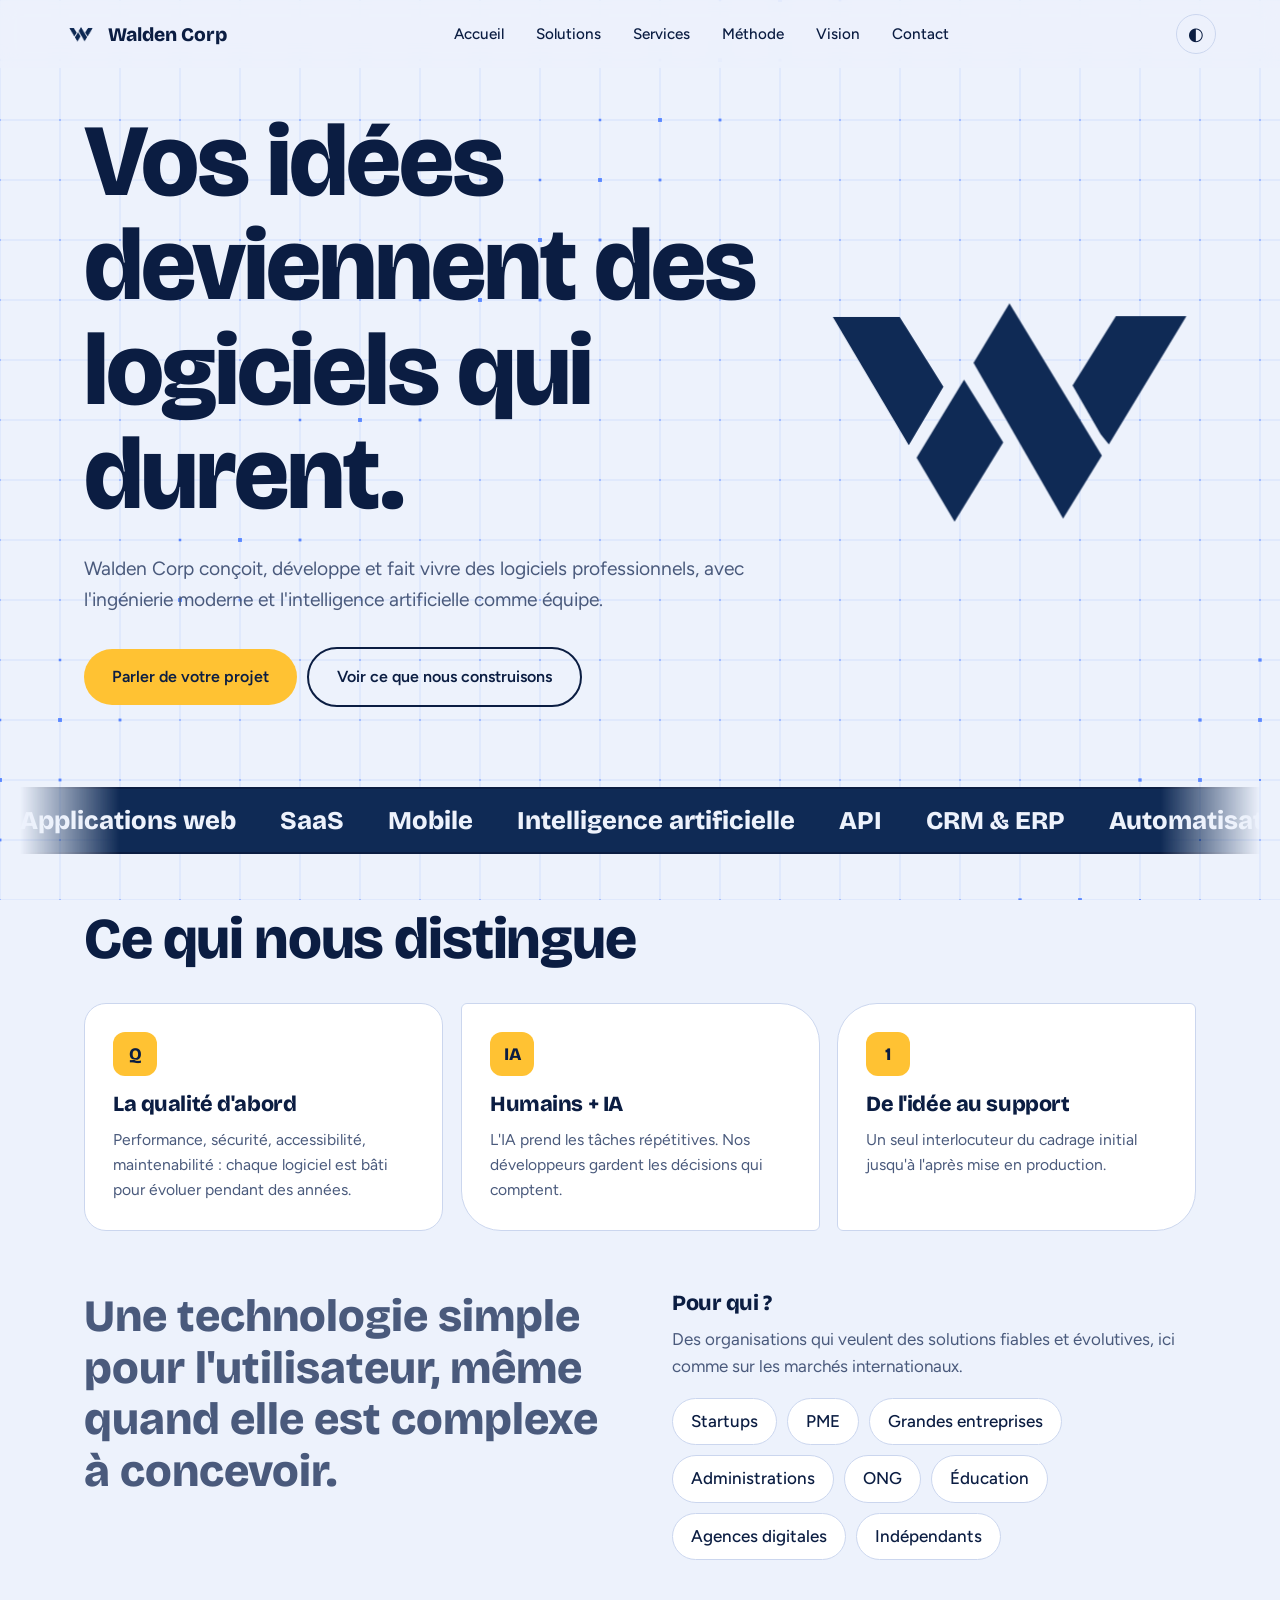
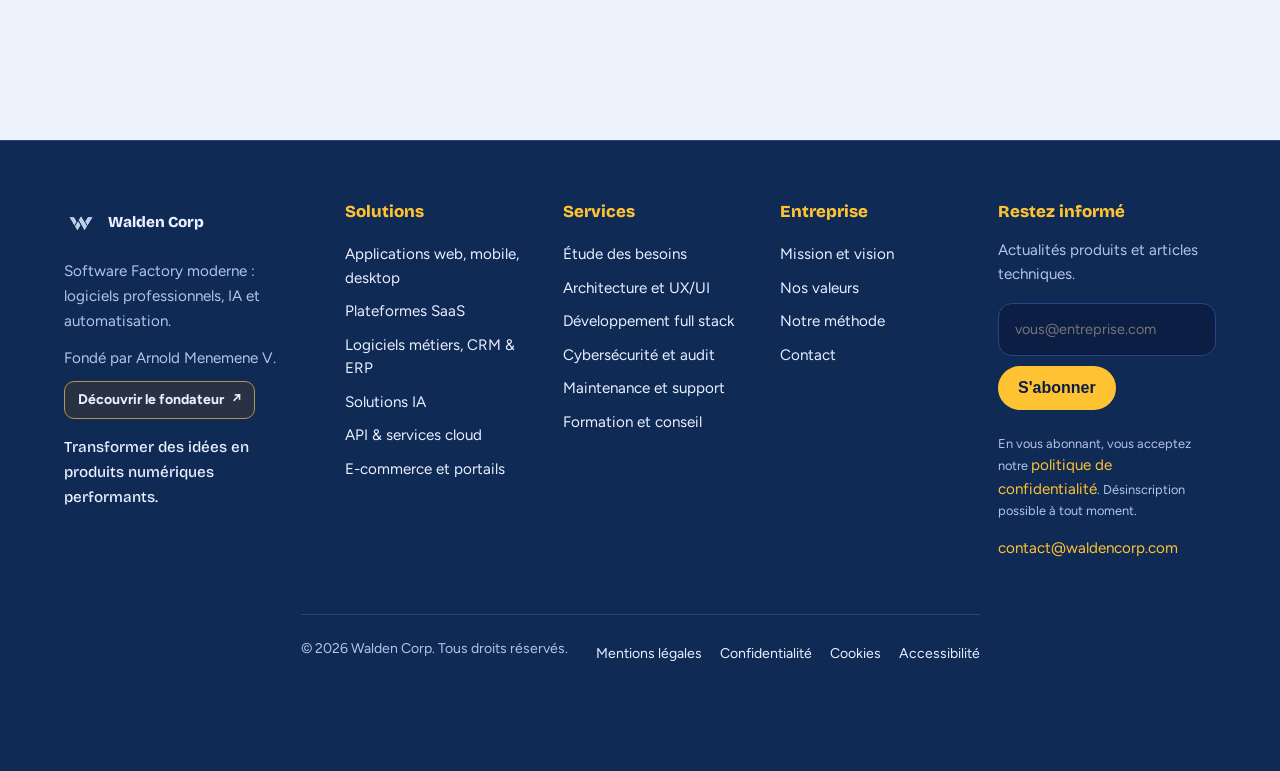
==== contact/index.html @ 450e41fa "Add founder profile link to footer" ====
<!DOCTYPE html>
<html lang="fr">
<head>
<meta charset="utf-8">
<meta name="viewport" content="width=device-width, initial-scale=1, viewport-fit=cover">
<script>try{const savedTheme=localStorage.getItem('wc-theme');document.documentElement.dataset.theme=(savedTheme==='light'||savedTheme==='dark')?savedTheme:'light'}catch(e){document.documentElement.dataset.theme='light'}</script>
<title>Contact et demande de projet logiciel | Walden Corp</title>
<meta name="description" content="Parlez-nous de votre projet de développement logiciel sur mesure, SaaS, application ou automatisation.">
<meta name="robots" content="index,follow,max-image-preview:large">
<link rel="canonical" href="https://waldencorp.vercel.app/contact/">
<meta name="theme-color" content="#EDF2FC">
<meta property="og:type" content="website">
<meta property="og:site_name" content="Walden Corp">
<meta property="og:title" content="Contact et demande de projet logiciel | Walden Corp">
<meta property="og:description" content="Parlez-nous de votre projet de développement logiciel sur mesure, SaaS, application ou automatisation.">
<meta property="og:url" content="https://waldencorp.vercel.app/contact/">
<meta property="og:locale" content="fr_FR">
<meta name="twitter:card" content="summary">
<meta name="twitter:title" content="Contact et demande de projet logiciel | Walden Corp">
<meta name="twitter:description" content="Parlez-nous de votre projet de développement logiciel sur mesure, SaaS, application ou automatisation.">
<script type="application/ld+json">{"@context":"https://schema.org","@type":"Organization","name":"Walden Corp","url":"https://waldencorp.vercel.app/","description":"Développement logiciel sur mesure, applications et plateformes SaaS."}</script>
<!-- Favicon -->
<link rel="icon" href="/favicon-blue.ico" type="image/x-icon">
<link rel="preconnect" href="https://fonts.googleapis.com">
<link href="https://fonts.googleapis.com/css2?family=Bricolage+Grotesque:opsz,wght@12..96,500;12..96,800&family=Figtree:wght@400;500;600&display=swap" rel="stylesheet">
<style>
:root{--bg:#EDF2FC;--card:#FFFFFF;--ink:#0B1D42;--mut:#4A5A7C;--navy:#0F2A55;--sky:#4C7DFF;--sun:#FFC233;--line:#CBD6EE;--fd:'Bricolage Grotesque',Georgia,serif;--fb:'Figtree',system-ui,sans-serif;
box-sizing:border-box;padding-top:env(safe-area-inset-top,0px);padding-bottom:env(safe-area-inset-bottom,0px)}
@media (prefers-color-scheme:dark){:root:not([data-theme="light"]){--bg:#06112A;--card:#0C1E44;--ink:#EAF0FF;--mut:#9DB0D8;--navy:#8FB0FF;--line:#1B3266}}
:root[data-theme="dark"]{--bg:#06112A;--card:#0C1E44;--ink:#EAF0FF;--mut:#9DB0D8;--navy:#8FB0FF;--line:#1B3266}
html{scroll-padding-top:env(safe-area-inset-top,0px);scroll-behavior:smooth}
*{box-sizing:border-box;margin:0}

/* Transition de dégradé/absorption lors du changement de thème */
body, header, footer, .c, input, select, textarea, nav a, .chips a, .chips span {
  transition: background-color 0.6s ease-in-out, color 0.6s ease-in-out, border-color 0.6s ease-in-out, box-shadow 0.6s ease-in-out;
}

body{background:var(--bg);color:var(--ink);font:400 17px/1.6 var(--fb);overflow-x:hidden}
h1,h2,h3{font-family:var(--fd);font-weight:800;line-height:1.02;letter-spacing:-.02em}
h1{font-size:clamp(2.6rem,8vw,6.4rem)}h2{font-size:clamp(2rem,5vw,3.6rem);margin-bottom:.6em}h3{font-size:1.35rem;line-height:1.15}
p{max-width:62ch;color:var(--mut)}
a{color:inherit}
:focus-visible{outline:3px solid var(--sun);outline-offset:3px;border-radius:6px}
header{position:fixed;top:0;left:0;right:0;z-index:50;display:flex;align-items:center;justify-content:space-between;gap:16px;padding:calc(14px + env(safe-area-inset-top,0px)) 5vw 14px}header::before{content:"";position:absolute;inset:0;z-index:-1;background:color-mix(in srgb,var(--bg) 86%,transparent);backdrop-filter:blur(10px);transition:background-color 0.6s ease-in-out}
.brand{display:flex;align-items:center;gap:10px;font:800 1.2rem var(--fd);text-decoration:none}
.brand img{width:34px;height:auto;display:block}

/* Gestion de la visibilité des logos du header */
header .dark-logo{display:none!important}
header .light-logo{display:block!important}

@media (prefers-color-scheme:dark){
  :root:not([data-theme="light"]) header .light-logo{display:none!important}
  :root:not([data-theme="light"]) header .dark-logo{display:block!important}
}
:root[data-theme="dark"] header .light-logo{display:none!important}
:root[data-theme="dark"] header .dark-logo{display:block!important}
:root[data-theme="light"] header .light-logo{display:block!important}
:root[data-theme="light"] header .dark-logo{display:none!important}

nav{display:flex;gap:4px;flex-wrap:wrap}
nav a{padding:8px 14px;border-radius:99px;text-decoration:none;font-weight:500;font-size:.95rem}
nav a:hover{background:var(--card)}nav a.on{background:var(--navy);color:var(--bg)}
@media(max-width:940px){nav{position:fixed;left:0;right:0;bottom:0;justify-content:center;background:var(--card);padding:10px 8px calc(10px + env(safe-area-inset-bottom,0px));border-top:1px solid var(--line)}nav a{padding:8px 10px;font-size:.82rem}}
.page{display:none;padding:calc(110px + env(safe-area-inset-top,0px)) 5vw 120px;max-width:1240px;margin:auto;min-height:100vh}
.page.on{display:block}

/* Animations d'apparition et de disparition des blocs */
.rv {
  opacity: 0;
  transform: translateY(35px) scale(0.96);
  transition: opacity 0.6s cubic-bezier(0.16, 1, 0.3, 1), transform 0.6s cubic-bezier(0.16, 1, 0.3, 1);
  will-change: opacity, transform;
}
.rv.v {
  opacity: 1;
  transform: translateY(0) scale(1);
}

.btn{display:inline-block;padding:15px 28px;border-radius:99px;background:var(--sun);color:#0B1D42;font-weight:600;text-decoration:none;border:0;cursor:pointer;font-size:1rem;transition:transform .25s,box-shadow .25s, background-color 0.6s ease}
.btn:hover{transform:translateY(-3px) rotate(-1deg);box-shadow:0 10px 0 -2px var(--navy)}
.btn.g{background:transparent;border:2px solid var(--ink);color:var(--ink)}
.hero{display:grid;grid-template-columns:1.3fr .7fr;gap:4vw;align-items:center;min-height:72vh}
@media(max-width:820px){.hero{grid-template-columns:1fr}}
.hero p{font-size:1.2rem;margin:26px 0 32px}
.hl span{display:inline-block;opacity:0;transform:translateY(60%) rotate(4deg);animation:up .8s cubic-bezier(.2,.8,.2,1) forwards}
@keyframes up{to{opacity:1;transform:none}}
.mark{width:100%;max-width:400px;justify-self:center;overflow:visible}
.mark polygon{fill:var(--navy);transition:transform .6s cubic-bezier(.2,.8,.2,1)}
.mark .s{fill:var(--sun)}
.mark polygon{animation:fly 1.4s cubic-bezier(.2,.9,.2,1) both}
.mark polygon:nth-child(1){--x:-160px;--y:-90px}.mark polygon:nth-child(2){--x:-120px;--y:150px}
.mark polygon:nth-child(3){--x:0;--y:-200px}.mark polygon:nth-child(4){--x:180px;--y:-100px}
@keyframes fly{from{transform:translate(var(--x),var(--y)) rotate(25deg);opacity:0}}
.mark:hover polygon:nth-child(2){transform:translateY(-14px)}.mark:hover polygon:nth-child(4){transform:translate(10px,-10px)}
.strip{overflow:hidden;border-block:2px solid var(--ink);margin:70px -5vw;padding:16px 0;background:var(--navy);color:var(--bg)}
.strip div{display:flex;gap:44px;width:max-content;animation:mq 38s linear infinite;font:800 1.6rem var(--fd)}
@keyframes mq{to{transform:translateX(-50%)}}
.grid{display:grid;grid-template-columns:repeat(auto-fit,minmax(250px,1fr));gap:18px}
.c{background:var(--card);border:1px solid var(--line);border-radius:22px;padding:28px}
.c:nth-child(3n+2){border-radius:6px 40px 6px 40px}.c:nth-child(3n){border-radius:40px 6px 40px 6px}
.c p{margin-top:10px;font-size:.98rem}
.c .ic{width:44px;height:44px;border-radius:12px;background:var(--sun);display:grid;place-items:center;font:800 1.1rem var(--fd);color:#0B1D42;margin-bottom:16px}
.split{display:grid;grid-template-columns:1fr 1fr;gap:5vw;align-items:start;margin-top:60px}
@media(max-width:820px){.split{grid-template-columns:1fr}}
.tl{list-style:none;padding:0;border-left:3px solid var(--sky);margin-left:8px}
.tl li{padding:0 0 22px 26px;position:relative;font-weight:500}
.tl li:before{content:"";position:absolute;left:-11px;top:6px;width:19px;height:19px;border-radius:50%;background:var(--sun);border:3px solid var(--bg)}
.tl li b{display:block;font:800 1.1rem var(--fd)}.tl li span{color:var(--mut);font-weight:400;font-size:.95rem}
.chips{display:flex;flex-wrap:wrap;gap:10px}.chips span{padding:9px 18px;border-radius:99px;border:1.5px solid var(--line);background:var(--card);font-weight:500}
.chips span:hover{background:var(--sun);color:#0B1D42;transform:translateY(-3px)}
.big{font:800 clamp(1.6rem,4vw,2.8rem)/1.15 var(--fd);max-width:24ch;margin:0 0 40px}
form{display:grid;gap:14px;max-width:560px}
label{font-weight:600;font-size:.95rem}
input,select,textarea{width:100%;padding:14px 16px;border-radius:14px;border:1.5px solid var(--line);background:var(--card);color:var(--ink);font:inherit;margin-top:6px}
input:focus,select:focus,textarea:focus{border-color:var(--sky);outline:0;box-shadow:0 0 0 4px color-mix(in srgb,var(--sky) 30%,transparent)}
#ok{display:none;padding:16px;border-radius:14px;background:var(--sun);color:#0B1D42;font-weight:600}
footer{margin-top:90px;padding-top:30px;border-top:1px solid var(--line);display:flex;justify-content:space-between;flex-wrap:wrap;gap:12px;font-size:.9rem;color:var(--mut)}

/* Pied de page */
.ft{background:var(--navy);color:#EAF0FF;padding:60px 5vw calc(130px + env(safe-area-inset-bottom,0px));margin-top:60px;--card:#0C1E44;--line:#2A4585;--ink:#EAF0FF;--mut:#B4C4E8}
[data-theme="dark"] .ft,:root:not([data-theme="light"]) .ft{--navy:#0A1A3C}
.fg{max-width:1240px;margin:auto;display:grid;grid-template-columns:1.4fr 1fr 1fr .8fr 1.2fr;gap:36px}
@media(max-width:980px){.fg{grid-template-columns:1fr 1fr}.fb,.fn{grid-column:1/-1}}
.ft h4{font:800 1.05rem var(--fd);margin-bottom:14px;color:var(--sun)}
.ft a{display:block;text-decoration:none;padding:4px 0;color:#EAF0FF;font-size:.95rem}
.ft a:hover{color:var(--sun)}.ft .brand{display:flex}.ft p{color:#B4C4E8;font-size:.95rem}
.ft p a{display:inline;color:var(--sun)}.fq{font-family:var(--fd);font-weight:500;margin-top:8px;color:#EAF0FF!important}
.fn form{display:flex;gap:8px;margin-top:12px;flex-wrap:wrap}.fn input{flex:1;min-width:150px;margin:0}.fn .btn{padding:12px 20px}
.sr{position:absolute;left:-9999px}
.fl{max-width:1240px;margin:40px auto 0;padding-top:22px;border-top:1px solid #2A4585;display:flex;justify-content:space-between;flex-wrap:wrap;gap:12px;font-size:.88rem;color:#B4C4E8}
.fl a{display:inline;margin-left:16px;font-size:.88rem}
.lg h2{font-size:1.5rem;margin:34px 0 8px}.lg p{margin-bottom:8px}

body{font-size:1.0625rem}
main,.ft{position:relative;z-index:1}
#bg{position:fixed;inset:0;width:100%;height:100%;z-index:0;pointer-events:none}
.brand img{transition:transform .3s ease}
.brand:hover img{transform:scale(1.1) rotate(-5deg)}
.mk{justify-self:center;width:100%;max-width:400px;transform:perspective(800px) rotateY(calc(var(--mx,0)*14deg)) rotateX(calc(var(--my,0)*-14deg));transition:transform .25s ease-out}
.mk .mark{display:block;max-width:none;animation:bob 6s ease-in-out 1.6s infinite}
.mark .s{fill:var(--navy);animation:fly 1.4s cubic-bezier(.2,.9,.2,1) both,glow 3.2s ease-in-out 1.6s infinite}
@keyframes bob{50%{transform:translateY(-10px)}}
@keyframes glow{50%{filter:drop-shadow(0 0 14px rgba(255,194,51,.9))}}
.hero{min-height:min(62vh,620px)}
.strip{background:var(--navy);border-block:2px solid var(--ink);color:var(--bg);display:block;margin:70px -5vw 56px;padding:16px 0;-webkit-mask:linear-gradient(90deg,transparent,#000 8%,#000 92%,transparent);mask:linear-gradient(90deg,transparent,#000 8%,#000 92%,transparent)}
.strip div{font-size:clamp(1.15rem,3.2vw,1.6rem)}
.strip a{color:inherit;text-decoration:none;white-space:nowrap;padding:0;background:none;transition:color .2s}
.strip a:hover,.strip a.on{color:var(--ink);background:none}
.strip:hover div{animation-play-state:paused}
.chips a{display:inline-block;padding:9px 18px;border-radius:99px;border:1.5px solid var(--line);background:var(--card);font-weight:500;text-decoration:none}
.chips a:hover{background:var(--sun);color:#0B1D42;transform:translateY(-3px)}
.chips span:hover{background:var(--card);color:var(--ink);transform:none}
[id]{scroll-margin-top:120px}
.hit{animation:hit 1.6s}
@keyframes hit{30%{box-shadow:0 0 0 6px var(--sun)}}
.er{padding-top:4vh}.er .mk{max-width:130px;margin:0 0 10px;justify-self:start}
.n404{font:800 clamp(5.5rem,24vw,15rem)/.9 var(--fd);color:transparent;-webkit-text-stroke:2px var(--navy);animation:gl 4s infinite;margin-bottom:10px}
@keyframes gl{0%,92%,100%{transform:none}94%{transform:translate(-6px,2px) skewX(6deg)}96%{transform:translate(6px,-2px)}}
.fc{font-size:.8rem!important;margin-top:10px}#nls{color:var(--sun)!important;font-weight:600;margin-top:8px}

/* responsive */
h1{font-size:clamp(2.1rem,8vw,6.4rem);overflow-wrap:break-word;hyphens:auto}
.grid{grid-template-columns:repeat(auto-fit,minmax(min(250px,100%),1fr))}
.page{min-height:100dvh;padding-left:max(5vw,env(safe-area-inset-left));padding-right:max(5vw,env(safe-area-inset-right))}
header{padding-left:max(5vw,env(safe-area-inset-left));padding-right:max(5vw,env(safe-area-inset-right))}
.btn{min-height:46px;margin:0 6px 10px 0}
.tg{flex:none}
@media(min-width:1700px){html{font-size:112%}.page,.fg,.fl{max-width:1500px}}
@media(min-width:2400px){html{font-size:135%}.page,.fg,.fl{max-width:1900px}}
@media(max-width:940px){nav{flex-wrap:nowrap;overflow-x:auto;justify-content:safe center;gap:2px;scrollbar-width:none}nav a{flex:0 0 auto;min-height:44px;display:flex;align-items:center}.page{padding-bottom:130px}}
@media(max-width:820px){.hero{min-height:auto;gap:24px}.hero .mk{order:-1;max-width:170px;justify-self:start}}
@media(max-width:560px){.fg{grid-template-columns:1fr}.fl{flex-direction:column}.fl a{margin:0 14px 0 0}.hero .btn,.er .btn{display:block;text-align:center;margin-right:0}.c{padding:22px}.chips a,.chips span{font-size:.9rem;padding:8px 14px}.brand{font-size:1.05rem}.brand img{width:28px}.hero p{font-size:1.05rem}}
@media(max-width:360px){body{font-size:1rem}.page{padding-top:96px}}
@media(max-height:480px) and (orientation:landscape){.page{padding-top:80px}.hero{min-height:auto}.mk{max-width:120px}}
@media(pointer:coarse){.ft a{padding:10px 0;min-height:44px}.btn:hover{transform:none;box-shadow:none}}
/* transition : quatre éclats du W balayent l'écran */
#cur{position:fixed;inset:0;z-index:90;pointer-events:none;display:flex;overflow:hidden}
#cur i{flex:1;min-width:0;background:var(--navy);transform:translateY(-101%);transition:transform .42s cubic-bezier(.7,0,.2,1)}
#cur i:nth-child(2){background:var(--sky);transition-delay:.07s}#cur i:nth-child(3){background:var(--sun);transition-delay:.14s}#cur i:nth-child(4){transition-delay:.21s}
#cur.in i{transform:translateY(0)}#cur.out i{transform:translateY(101%)}
.tg{background:0;border:1.5px solid var(--line);color:var(--ink);border-radius:99px;width:40px;height:40px;cursor:pointer;font-size:1.1rem}

@media(prefers-reduced-motion:reduce){*{animation:none!important;transition:none!important}.rv,.hl span{opacity:1;transform:none}}
.md{position:fixed;inset:0;z-index:120;display:grid;place-items:center;padding:20px;background:rgba(6,17,42,.6);backdrop-filter:blur(6px);opacity:0;transition:opacity .25s}.md[hidden]{display:none}.md.o{opacity:1}
.mb{background:var(--card);color:var(--ink);border:1px solid var(--line);border-radius:28px 6px 28px 6px;padding:34px 30px;max-width:440px;width:100%;text-align:center;transform:translateY(24px) scale(.94);transition:transform .35s cubic-bezier(.3,1.5,.5,1)}.md.o .mb{transform:none}
.mb svg{width:72px;height:72px;margin-bottom:14px}.mb circle{fill:var(--sun)}.mb path{fill:none;stroke:#0B1D42;stroke-width:5;stroke-linecap:round;stroke-linejoin:round;stroke-dasharray:40;stroke-dashoffset:40}.md.o .mb path{animation:ck .5s .25s forwards}@keyframes ck{to{stroke-dashoffset:0}}
.mb p{margin:10px auto 24px}

/* Footer responsive refinements — original themes and animations preserved */
.ft{padding:clamp(34px,5vw,60px) clamp(16px,4vw,56px) calc(28px + env(safe-area-inset-bottom,0px));overflow-wrap:anywhere}
.fg{grid-template-columns:minmax(0,1.35fr) repeat(3,minmax(0,1fr)) minmax(0,1.2fr);gap:clamp(16px,2.4vw,34px);align-items:start}
.fg>*{min-width:0}.ft a,.fl a{overflow-wrap:anywhere;word-break:normal}
.fn form{min-width:0;display:flex;flex-wrap:wrap;gap:8px}.fn input{flex:1 1 140px;min-width:0;width:100%}.fn button{min-height:44px}
.fl{gap:12px 24px;align-items:flex-start}.fl>span{min-width:0;max-width:100%;overflow-wrap:anywhere}.fl>span:last-child{display:flex;flex-wrap:wrap;gap:4px 16px}
@media(max-width:1100px){.fg{grid-template-columns:repeat(2,minmax(0,1fr));gap:26px 22px}.fb,.fn{grid-column:1/-1}}
@media(max-width:680px){.ft{padding:32px 18px calc(24px + env(safe-area-inset-bottom,0px));margin-top:40px}.fg{grid-template-columns:minmax(0,1fr);gap:22px}.fb,.fn{grid-column:auto}.ft a{min-height:44px;padding:10px 0}.fn form{display:grid;grid-template-columns:minmax(0,1fr)}.fn input,.fn button{width:100%;min-width:0;min-height:48px}.fl{margin-top:24px;flex-direction:column;gap:12px}.fl>span:last-child{display:grid;grid-template-columns:repeat(2,minmax(0,1fr));width:100%;gap:6px 16px}.fl a{min-height:44px;padding:10px 0}.hero .btn,.er .btn{width:100%;text-align:center;margin-right:0}}
@media(max-width:360px){.ft{padding-left:14px;padding-right:14px}.fl>span:last-child{grid-template-columns:minmax(0,1fr)}}
@media(max-height:520px) and (orientation:landscape) and (max-width:940px){.ft{padding-top:26px}.fg{grid-template-columns:repeat(2,minmax(0,1fr))}.fb,.fn{grid-column:1/-1}}
@media(max-width:760px){header{flex-wrap:wrap;gap:8px}nav{order:3;flex:1 0 100%;width:100%;max-width:100%;overflow-x:auto;flex-wrap:nowrap;justify-content:flex-start;scrollbar-width:none;overscroll-behavior-x:contain}nav::-webkit-scrollbar{display:none}nav a{flex:0 0 auto;white-space:nowrap}}
@media(max-width:420px){nav a{font-size:.8rem;padding:8px 9px}.tg{min-width:44px;min-height:44px}}


/* Contact redesign + responsive polish */
.accent-word{color:var(--sky)}.contact-shell{display:grid;grid-template-columns:minmax(0,1fr) minmax(320px,.88fr);gap:clamp(24px,5vw,76px);align-items:center;padding:clamp(22px,4vw,58px);border:1px solid var(--line);border-radius:30px 8px 30px 8px;background:color-mix(in srgb,var(--card) 82%,var(--bg));box-shadow:0 24px 70px color-mix(in srgb,var(--navy) 9%,transparent);overflow:hidden}.contact-intro{min-width:0}.eyebrow{display:inline-flex;align-items:center;gap:9px;color:var(--sky);font-size:.82rem;font-weight:700;letter-spacing:.09em;text-transform:uppercase;margin-bottom:22px}.eyebrow svg{width:18px;height:18px;fill:none;stroke:currentColor;stroke-width:1.8}.contact-intro h1{font-size:clamp(2.5rem,5.4vw,5rem);line-height:1.03}.contact-lead{font-size:1.08rem;margin:22px 0 24px;max-width:46ch}.contact-points{display:grid;gap:15px}.contact-points>div{display:flex;align-items:center;gap:12px}.point-icon,.form-icon{display:grid;place-items:center;flex:0 0 44px;width:44px;height:44px;border-radius:14px;background:color-mix(in srgb,var(--sky) 14%,var(--card));color:var(--sky)}.point-icon svg,.form-icon svg{width:22px;height:22px;fill:none;stroke:currentColor;stroke-width:1.7;stroke-linecap:round;stroke-linejoin:round}.contact-points b,.contact-points small{display:block}.contact-points b{font-size:.96rem}.contact-points small{color:var(--mut);font-size:.87rem}.contact-art{position:relative;max-width:360px;margin:24px auto 0;width:100%;padding:12px}.contact-art svg{position:relative;z-index:1;width:100%;overflow:visible}.art-path{fill:none;stroke:var(--line);stroke-width:3;stroke-dasharray:6 8}.art-plane{fill:var(--sun);stroke:var(--navy);stroke-width:5;stroke-linejoin:round;filter:drop-shadow(0 14px 10px color-mix(in srgb,var(--navy) 14%,transparent));animation:plane-float 5s ease-in-out infinite}.art-plane-line{fill:none;stroke:var(--navy);stroke-width:4;stroke-linecap:round;stroke-linejoin:round}.art-dot{fill:var(--sky);animation:dot-pulse 2.6s ease-in-out infinite}.art-orbit{position:absolute;border:1px solid var(--line);border-radius:50%;inset:14% 9%;transform:rotate(-18deg)}.orbit-two{inset:22% 1%;transform:rotate(24deg);border-style:dashed}.art-note{display:block;text-align:center;color:var(--mut);font-size:.85rem;font-weight:600}.contact-form-card{min-width:0;padding:clamp(20px,3vw,34px);border:1px solid var(--line);border-radius:24px 6px 24px 6px;background:var(--card);box-shadow:0 18px 45px color-mix(in srgb,var(--navy) 8%,transparent)}.form-heading{display:flex;align-items:center;gap:13px;margin-bottom:22px}.form-heading h2{font-size:clamp(1.45rem,2.6vw,2rem);margin:0 0 4px}.form-heading p{font-size:.84rem;margin:0}.contact-form-card form{max-width:none;gap:16px}.contact-form-card label{display:block;font-size:.9rem}.contact-form-card label>span:first-child:not(.field-wrap){color:var(--sky)}.field-wrap{position:relative;display:flex;align-items:center;margin-top:7px}.field-wrap>svg{position:absolute;left:14px;z-index:1;width:19px;height:19px;fill:none;stroke:var(--mut);stroke-width:1.7;stroke-linecap:round;stroke-linejoin:round;pointer-events:none}.contact-form-card input,.contact-form-card select,.contact-form-card textarea{margin:0;border-radius:12px;border:1px solid var(--line);background:var(--bg);padding:13px 14px;color:var(--ink);font-size:.95rem;min-width:0}.contact-form-card .field-wrap input,.contact-form-card .field-wrap select{padding-left:43px}.contact-form-card textarea{resize:vertical;min-height:132px}.contact-form-card input::placeholder,.contact-form-card textarea::placeholder{color:var(--mut);opacity:.8}.contact-form-card input:focus,.contact-form-card select:focus,.contact-form-card textarea:focus{border-color:var(--sky);box-shadow:0 0 0 4px color-mix(in srgb,var(--sky) 16%,transparent)}.contact-submit{display:flex;align-items:center;justify-content:center;gap:12px;width:100%;margin:0;border-radius:12px;background:var(--sun);padding:14px 20px}.contact-submit svg,.actions svg{width:19px;height:19px;fill:none;stroke:currentColor;stroke-width:1.8;stroke-linecap:round;stroke-linejoin:round}.contact-submit:hover{box-shadow:0 8px 0 -3px var(--navy)}.form-privacy{display:flex;gap:8px;align-items:flex-start;font-size:.78rem;margin:0;max-width:none}.form-privacy svg{width:16px;height:16px;flex:0 0 16px;fill:none;stroke:var(--mut);stroke-width:1.7;margin-top:3px}.error-hero{display:grid;grid-template-columns:minmax(0,1.05fr) minmax(280px,.95fr);gap:clamp(28px,6vw,90px);align-items:center;padding:clamp(22px,4vw,60px);border:1px solid var(--line);border-radius:30px 8px 30px 8px;background:var(--card);overflow:hidden;position:relative}.error-copy{min-width:0;position:relative;z-index:2}.status-dot{width:8px;height:8px;border-radius:50%;background:var(--sun);box-shadow:0 0 0 5px color-mix(in srgb,var(--sun) 20%,transparent)}.error-title-row{display:flex;align-items:center;gap:clamp(10px,2vw,24px);margin:4px 0 18px}.n404{font:800 clamp(5rem,12vw,10rem)/.82 var(--fd);letter-spacing:-.08em;color:transparent;-webkit-text-stroke:2px var(--navy);margin:0;white-space:nowrap;animation:gl 4s infinite}.n404 span{color:var(--sun);-webkit-text-stroke:0}.error-logo{width:clamp(66px,9vw,120px);flex:0 0 auto;transform:rotate(5deg);animation:logo-float 5s ease-in-out infinite}.error-logo svg{width:100%;height:auto;overflow:visible}.error-logo polygon{fill:var(--navy)}.error-logo polygon.s{fill:var(--sun)}.error-copy h1{font-size:clamp(2rem,4vw,3.7rem);line-height:1.04;max-width:15ch}.error-description{font-size:1.08rem;margin:18px 0 28px;max-width:45ch}.actions{display:flex;flex-wrap:wrap;gap:10px}.actions .btn{display:inline-flex;align-items:center;justify-content:center;gap:9px}.error-visual{position:relative;min-width:0;min-height:300px;display:grid;place-items:center;border-radius:22px 6px 22px 6px;background:color-mix(in srgb,var(--bg) 85%,var(--sky) 15%);overflow:hidden}.visual-grid{position:absolute;inset:0;background-image:linear-gradient(color-mix(in srgb,var(--sky) 12%,transparent) 1px,transparent 1px),linear-gradient(90deg,color-mix(in srgb,var(--sky) 12%,transparent) 1px,transparent 1px);background-size:24px 24px;mask-image:radial-gradient(ellipse,black,transparent 75%)}.error-visual svg{width:min(100%,390px);position:relative;overflow:visible}.wire{fill:none;stroke:var(--navy);stroke-width:5;stroke-linecap:round;stroke-dasharray:9 7}.plug rect{fill:var(--card);stroke:var(--navy);stroke-width:5}.plug path{fill:none;stroke:var(--navy);stroke-width:6;stroke-linecap:round}.plug-a{animation:plug-float 4s ease-in-out infinite}.plug-b{animation:plug-float 4s ease-in-out -2s infinite}.plug-b rect{fill:var(--sun)}.spark{fill:var(--sky)}.spark-line{fill:none;stroke:var(--sky);stroke-width:4;stroke-linecap:round}.visual-caption{position:absolute;bottom:16px;left:12px;right:12px;text-align:center;font-size:.8rem;font-weight:600;color:var(--mut)}
@keyframes plane-float{50%{transform:translateY(-8px) rotate(-2deg)}}@keyframes dot-pulse{50%{opacity:.4;transform:scale(.8)}}@keyframes logo-float{50%{transform:translateY(-8px) rotate(-1deg)}}@keyframes plug-float{50%{transform:translateY(-7px) rotate(-2deg)}}
@media(max-width:900px){.contact-shell{grid-template-columns:minmax(0,1fr) minmax(0,1fr);gap:24px;padding:clamp(18px,3vw,32px)}.contact-art{max-width:280px}.error-hero{grid-template-columns:minmax(0,1fr);gap:26px}.error-visual{min-height:250px}.error-visual svg{max-width:330px}.n404{font-size:clamp(5.5rem,18vw,9rem)}}
@media(max-width:650px){.contact-shell{grid-template-columns:minmax(0,1fr);padding:18px;gap:22px;border-radius:22px 6px 22px 6px}.contact-intro h1{font-size:clamp(2.35rem,10vw,3.7rem)}.contact-art{max-width:250px;margin:12px auto 0}.contact-form-card{padding:20px 16px}.contact-points{gap:12px}.error-hero{padding:22px 18px;gap:22px}.error-title-row{gap:12px}.n404{font-size:clamp(5rem,25vw,8rem);-webkit-text-stroke-width:1.5px}.error-logo{width:clamp(56px,18vw,90px)}.error-copy h1{font-size:clamp(2rem,8vw,3rem)}.error-visual{min-height:220px}.actions{display:grid;grid-template-columns:minmax(0,1fr)}.actions .btn{width:100%;margin:0}}
@media(max-width:360px){.contact-shell{padding:12px}.contact-form-card{padding:17px 12px}.contact-form-card input,.contact-form-card select,.contact-form-card textarea{font-size:16px}.error-title-row{gap:8px}.n404{font-size:4.5rem}.error-logo{width:52px}.error-visual{min-height:185px}}
@media(prefers-reduced-motion:reduce){.art-plane,.art-dot,.error-logo,.plug-a,.plug-b{animation:none!important}}


/* Footer responsive — spacing controlled independently by row and column */
.ft{padding:clamp(34px,5vw,60px) clamp(18px,5vw,5vw) calc(100px + env(safe-area-inset-bottom,0px))}
.fg{column-gap:clamp(22px,3vw,36px);row-gap:clamp(30px,4vw,44px);align-items:start}
.fg>div{min-width:0}
.ft h4{margin:0 0 16px;line-height:1.25}
.ft a{line-height:1.55;padding:5px 0;overflow-wrap:anywhere}
.ft .fb .brand{margin-bottom:4px}
.ft .fb p{line-height:1.65}
.ft .fb p+p{margin-top:12px!important}
.ft .fq{margin-top:16px!important}
.fn>p{line-height:1.6}
.fn form{gap:10px;margin-top:16px}
.fn .fc{line-height:1.6;margin-top:14px}
.fl{align-items:flex-start;gap:16px 28px;margin-top:clamp(30px,4vw,42px);padding-top:22px;line-height:1.7}
.fl>span{min-width:0}
.fl>span:last-child{display:flex;flex-wrap:wrap;gap:8px 18px}
.fl a{margin:0;line-height:1.7}
@media(max-width:980px){
 .fg{grid-template-columns:repeat(2,minmax(0,1fr));column-gap:clamp(18px,4vw,32px);row-gap:34px}
 .fg .fb,.fg .fn{grid-column:1/-1}
 .fg .fb{max-width:620px}
 .fg .fn{max-width:680px;width:100%}
 .fl{margin-top:34px}
}
@media(max-width:620px){
 .ft{margin-top:38px;padding:34px 20px calc(94px + env(safe-area-inset-bottom,0px))}
 .fg{grid-template-columns:minmax(0,1fr);row-gap:28px}
 .fg .fb,.fg .fn{grid-column:auto}
 .fg>div:not(.fb):not(.fn){padding-top:20px;border-top:1px solid color-mix(in srgb,#B4C4E8 24%,transparent)}
 .ft h4{margin-bottom:12px}
 .ft a{padding:6px 0;font-size:.96rem}
 .fg .fb .brand{margin-bottom:10px}
 .fg .fb p+p{margin-top:12px!important}
 .fg .fq{margin-top:16px!important}
 .fn form{display:grid;grid-template-columns:minmax(0,1fr);gap:10px}
 .fn input,.fn .btn{width:100%;min-width:0}
 .fl{display:flex;flex-direction:column;align-items:stretch;gap:18px;margin-top:28px;padding-top:20px}
 .fl>span{display:block}
 .fl>span:last-child{display:flex;flex-direction:column;align-items:flex-start;gap:8px}
 .fl a{display:inline-block;padding:2px 0}
}
@media(max-width:360px){
 .ft{padding-left:15px;padding-right:15px}
 .fg{row-gap:24px}
 .fg>div:not(.fb):not(.fn){padding-top:17px}
 .ft a{font-size:.93rem}
}


/* Founder page — isolated component styles */
.founder-link{display:inline-flex!important;align-items:center;gap:8px;margin-top:10px;padding:9px 13px!important;border:1px solid color-mix(in srgb,var(--sun) 65%,var(--line));border-radius:10px;background:color-mix(in srgb,var(--sun) 12%,var(--card));color:var(--ink)!important;font-size:.88rem!important;font-weight:700;text-decoration:none;line-height:1.25!important;transition:transform .2s ease,border-color .2s ease,background .2s ease}.founder-link:hover{transform:translateY(-2px);border-color:var(--sun);background:color-mix(in srgb,var(--sun) 22%,var(--card))}
.founder-shell{display:grid;grid-template-columns:minmax(0,1.08fr) minmax(280px,.92fr);gap:clamp(26px,5vw,70px);align-items:center;padding:clamp(20px,4vw,52px);border:1px solid var(--line);border-radius:30px 8px 30px 8px;background:var(--card);box-shadow:0 24px 70px color-mix(in srgb,var(--navy) 8%,transparent);overflow:hidden}
.founder-copy{min-width:0}.founder-copy .eyebrow,.founder-section-heading .eyebrow,.founder-vision .eyebrow,.founder-final-cta .eyebrow{margin-bottom:18px}.founder-status{width:8px;height:8px;border-radius:50%;background:var(--sun);box-shadow:0 0 0 5px color-mix(in srgb,var(--sun) 20%,transparent)}.founder-copy h1{font-size:clamp(2.5rem,5.2vw,5rem);line-height:1.02;max-width:12ch}.founder-highlight{color:var(--sky)}.founder-lead{font-size:clamp(1rem,1.7vw,1.15rem);margin:24px 0 28px;max-width:54ch}.founder-actions{display:flex;flex-wrap:wrap;gap:10px}.founder-actions .btn,.founder-final-cta .btn{display:inline-flex;align-items:center;justify-content:center;gap:10px}.founder-actions svg,.founder-final-cta svg{width:18px;height:18px;fill:none;stroke:currentColor;stroke-width:1.8;stroke-linecap:round;stroke-linejoin:round}
.founder-principles{display:grid;grid-template-columns:repeat(3,minmax(0,1fr));gap:12px;margin-top:34px;padding-top:22px;border-top:1px solid var(--line)}.founder-principles div{min-width:0}.founder-principles b,.founder-principles span{display:block}.founder-principles b{font-size:.94rem}.founder-principles span{font-size:.8rem;color:var(--mut);line-height:1.45;margin-top:4px}
.founder-art-card{position:relative;min-width:0;max-width:480px;width:100%;justify-self:center;border:1px solid var(--line);border-radius:24px 6px 24px 6px;background:color-mix(in srgb,var(--bg) 88%,var(--sky) 12%);overflow:hidden;padding:18px 18px 14px}.founder-art-card:before{content:"";position:absolute;inset:0;background-image:linear-gradient(color-mix(in srgb,var(--sky) 10%,transparent) 1px,transparent 1px),linear-gradient(90deg,color-mix(in srgb,var(--sky) 10%,transparent) 1px,transparent 1px);background-size:24px 24px;mask-image:radial-gradient(ellipse,black,transparent 78%)}.founder-art-label{position:relative;z-index:1;display:flex;justify-content:space-between;align-items:center;color:var(--mut);font-size:.68rem;font-weight:700;letter-spacing:.12em}.founder-art-label span:first-child{display:grid;place-items:center;width:32px;height:32px;background:var(--navy);color:var(--bg);border-radius:9px;font-size:.9rem;letter-spacing:0}.founder-illustration{position:relative;display:block;width:100%;height:auto;max-height:420px}.founder-orbit{fill:none;stroke:var(--line);stroke-width:1.5}.orbit-dashed{stroke-dasharray:5 8}.founder-spark{fill:none;stroke:var(--sky);stroke-width:4;stroke-linecap:round;stroke-linejoin:round}.founder-float-card{fill:var(--card);stroke:var(--line);stroke-width:2}.founder-card-line{fill:none;stroke:var(--mut);stroke-width:3;stroke-linecap:round}.founder-sun{fill:var(--sun)}.founder-body{stroke:var(--navy);stroke-width:3;stroke-linejoin:round}.founder-shirt{fill:var(--card);stroke:var(--navy);stroke-width:2}.founder-face{fill:#D8A78B;stroke:var(--navy);stroke-width:3}.founder-hair{fill:var(--navy);stroke:var(--navy);stroke-width:3;stroke-linejoin:round}.founder-face-detail{fill:none;stroke:var(--navy);stroke-width:3;stroke-linecap:round}.founder-collar{fill:var(--sun);stroke:var(--navy);stroke-width:2;stroke-linejoin:round}.founder-blue-dot{fill:var(--sky)}.founder-art-caption{position:relative;display:flex;align-items:center;gap:12px;padding:12px 10px 2px;border-top:1px solid var(--line)}.founder-caption-mark{display:grid;place-items:center;width:42px;height:42px;flex:0 0 42px;border-radius:12px;background:var(--sun);color:var(--navy);font:800 1rem var(--fd)}.founder-art-caption b,.founder-art-caption small{display:block}.founder-art-caption b{font-size:.9rem}.founder-art-caption small{font-size:.8rem;color:var(--mut);margin-top:2px}
.founder-lower{margin-top:clamp(58px,8vw,100px)}.founder-section-heading{max-width:760px;margin-bottom:30px}.founder-section-heading h2,.founder-vision h2,.founder-final-cta h2{font-size:clamp(2rem,4vw,3.7rem);line-height:1.05}.founder-section-heading p{margin-top:18px;font-size:1.04rem}.founder-skill-grid{display:grid;grid-template-columns:repeat(4,minmax(0,1fr));gap:14px}.founder-skill{min-width:0;padding:clamp(18px,2.2vw,26px);border:1px solid var(--line);border-radius:18px 5px 18px 5px;background:var(--card);transition:transform .25s ease,border-color .25s ease}.founder-skill:hover{transform:translateY(-4px);border-color:var(--sky)}.founder-skill-icon{display:grid;place-items:center;width:46px;height:46px;border-radius:14px;background:color-mix(in srgb,var(--sky) 13%,var(--card));color:var(--sky);margin-bottom:22px}.founder-skill-icon svg{width:24px;height:24px;fill:none;stroke:currentColor;stroke-width:1.7;stroke-linecap:round;stroke-linejoin:round}.founder-skill h3{font-size:1.13rem;line-height:1.2;margin-bottom:12px}.founder-skill p{font-size:.91rem;line-height:1.65}.founder-tag{display:inline-flex;margin-top:18px;padding:5px 9px;border-radius:6px;background:color-mix(in srgb,var(--sun) 18%,var(--card));color:var(--ink);font-size:.72rem;font-weight:700}
.founder-vision{display:grid;grid-template-columns:minmax(0,1fr) minmax(0,1fr);gap:clamp(24px,6vw,80px);align-items:start;margin-top:clamp(60px,8vw,100px);padding:clamp(24px,4vw,48px);border-radius:26px 6px 26px 6px;background:var(--navy);color:var(--bg)}.founder-vision p{color:color-mix(in srgb,var(--bg) 78%,var(--navy));margin-bottom:16px}.founder-vision .eyebrow{color:var(--sun)}.founder-vision .founder-highlight{color:var(--sun)}.founder-text-link{display:inline-flex;gap:10px;align-items:center;margin-top:10px;color:var(--sun);font-weight:700;text-decoration:none}.founder-text-link span{font-size:1.3rem;transition:transform .2s}.founder-text-link:hover span{transform:translateX(4px)}
.founder-final-cta{display:flex;align-items:center;justify-content:space-between;gap:28px;margin-top:clamp(46px,7vw,82px);padding:clamp(22px,4vw,42px);border:1px solid var(--line);border-radius:24px 6px 24px 6px;background:var(--card)}.founder-final-cta h2{max-width:18ch}.founder-final-cta .eyebrow{display:inline-flex}
@media(max-width:1000px){.founder-shell{grid-template-columns:minmax(0,1fr) minmax(250px,.8fr);gap:24px}.founder-skill-grid{grid-template-columns:repeat(2,minmax(0,1fr))}.founder-copy h1{font-size:clamp(2.6rem,6vw,4.4rem)}}
@media(max-width:720px){.founder-shell{grid-template-columns:minmax(0,1fr);padding:clamp(18px,4vw,30px)}.founder-copy h1{max-width:15ch;font-size:clamp(2.6rem,10vw,4rem)}.founder-art-card{max-width:430px}.founder-principles{gap:10px}.founder-vision{grid-template-columns:minmax(0,1fr);gap:18px}.founder-final-cta{align-items:stretch;flex-direction:column}.founder-final-cta .btn{width:100%}}
@media(max-width:440px){.founder-shell{padding:16px}.founder-principles{grid-template-columns:minmax(0,1fr);gap:14px}.founder-principles div{display:grid;grid-template-columns:100px minmax(0,1fr);gap:10px;align-items:start}.founder-skill-grid{grid-template-columns:minmax(0,1fr)}.founder-skill{padding:20px}.founder-vision{padding:22px 18px}.founder-final-cta{padding:22px 18px}.founder-actions{display:grid;grid-template-columns:minmax(0,1fr)}.founder-actions .btn{width:100%}}
@media(prefers-reduced-motion:reduce){.founder-skill,.founder-link,.founder-text-link span{transition:none!important}}

</style>
</head>
<body data-route="contact">
<canvas id="bg" aria-hidden="true"></canvas>
<div id="cur"><i></i><i></i><i></i><i></i></div>
<header>
<a class="brand" href="/" aria-label="Walden Corp, accueil">
  <img src="/Icon_Only_Blue-removebg.png" alt="Logo Walden Corp" class="light-logo">
  <img src="/logo%20only%20bleu%20beige.png" alt="Logo Walden Corp" class="dark-logo">
  Walden Corp
</a>
<nav id="nav" aria-label="Navigation principale">
<a href="/">Accueil</a><a href="/solutions/">Solutions</a><a href="/services/">Services</a><a href="/methode/">Méthode</a><a href="/vision/">Vision</a><a href="/contact/">Contact</a></nav>
<button class="tg" id="tg" aria-label="Changer de thème">◐</button>
</header>

<main>
<section class="page" id="p-">
<div class="hero"><div>
<h1 class="hl" id="hl">Vos idées deviennent des logiciels qui durent.</h1>
<p>Walden Corp conçoit, développe et fait vivre des logiciels professionnels, avec l'ingénierie moderne et l'intelligence artificielle comme équipe.</p>
<a class="btn" href="/contact/">Parler de votre projet</a> <a class="btn g" href="/solutions/">Voir ce que nous construisons</a></div>
<div class="mk"><svg class="mark" viewBox="180 360 900 560" role="img" aria-label="Logo Walden Corp"><polygon points="199,406 361,406 467,575 383,717"/><polygon class="s" points="517,558 612,710 494,902 402,747"/><polygon points="627,373 851,742 757,895 540,517"/><polygon points="885,404 1056,404 868,715 848,690 780,572"/></svg></div></div>
<div class="strip" role="group" aria-label="Nos domaines"><div><a href="/solutions/#apps">Applications web</a><a href="/solutions/#saas">SaaS</a><a href="/solutions/#apps">Mobile</a><a href="/solutions/#ia">Intelligence artificielle</a><a href="/solutions/#api">API</a><a href="/solutions/#metiers">CRM &amp; ERP</a><a href="/solutions/#productivite">Automatisation</a><a href="/solutions/#design">Design systems</a><a href="/solutions/#apps" tabindex="-1" aria-hidden="true">Applications web</a><a href="/solutions/#saas" tabindex="-1" aria-hidden="true">SaaS</a><a href="/solutions/#apps" tabindex="-1" aria-hidden="true">Mobile</a><a href="/solutions/#ia" tabindex="-1" aria-hidden="true">Intelligence artificielle</a><a href="/solutions/#api" tabindex="-1" aria-hidden="true">API</a><a href="/solutions/#metiers" tabindex="-1" aria-hidden="true">CRM &amp; ERP</a><a href="/solutions/#productivite" tabindex="-1" aria-hidden="true">Automatisation</a><a href="/solutions/#design" tabindex="-1" aria-hidden="true">Design systems</a></div></div>
<h2 class="rv">Ce qui nous distingue</h2>
<div class="grid">
<div class="c rv"><div class="ic">Q</div><h3>La qualité d'abord</h3><p>Performance, sécurité, accessibilité, maintenabilité : chaque logiciel est bâti pour évoluer pendant des années.</p></div>
<div class="c rv"><div class="ic">IA</div><h3>Humains + IA</h3><p>L'IA prend les tâches répétitives. Nos développeurs gardent les décisions qui comptent.</p></div>
<div class="c rv"><div class="ic">1</div><h3>De l'idée au support</h3><p>Un seul interlocuteur du cadrage initial jusqu'à l'après mise en production.</p></div></div>
<div class="split"><div><p class="big rv">Une technologie simple pour l'utilisateur, même quand elle est complexe à concevoir.</p></div>
<div class="rv"><h3>Pour qui ?</h3><p style="margin:10px 0 18px">Des organisations qui veulent des solutions fiables et évolutives, ici comme sur les marchés internationaux.</p>
<div class="chips"><a href="/contact/">Startups</a><a href="/contact/">PME</a><a href="/contact/">Grandes entreprises</a><a href="/contact/">Administrations</a><a href="/contact/">ONG</a><a href="/contact/">Éducation</a><a href="/contact/">Agences digitales</a><a href="/contact/">Indépendants</a></div></div></div>
</section>

<section class="page" id="p-solutions">
<h1 class="hl">Ce que nous construisons</h1>
<p style="margin:24px 0 50px;font-size:1.15rem">Produits propriétaires ou solutions sur mesure : une même exigence de finition.</p>
<div class="grid">
<div class="c rv" id="apps"><h3>Applications web, mobile et desktop</h3><p>Des interfaces rapides, accessibles et cohérentes sur tous les écrans.</p></div>
<div class="c rv" id="saas"><h3>Plateformes SaaS</h3><p>Abonnements, multi-clients, tableaux de bord : la base d'un produit commercialisable.</p></div>
<div class="c rv" id="metiers"><h3>Logiciels métiers, CRM et ERP</h3><p>Des outils taillés pour vos processus, pas l'inverse.</p></div>
<div class="c rv" id="ia"><h3>Solutions d'intelligence artificielle</h3><p>Assistants, analyse, automatisation intelligente intégrés à vos outils.</p></div>
<div class="c rv" id="api"><h3>API et services cloud</h3><p>Des services robustes qui connectent vos systèmes entre eux.</p></div>
<div class="c rv" id="portails"><h3>Portails, collaboration et e-commerce</h3><p>Portails clients, plateformes collaboratives, sites professionnels et boutiques en ligne.</p></div>
<div class="c rv" id="design"><h3>Design systems et composants</h3><p>Des bibliothèques réutilisables pour livrer plus vite sans perdre en cohérence.</p></div>
<div class="c rv" id="productivite"><h3>Productivité et analytique</h3><p>Outils du quotidien et tableaux de bord pour décider avec des chiffres fiables.</p></div></div>
</section>

<section class="page" id="p-services">
<h1 class="hl">Un accompagnement complet</h1>
<p style="margin:24px 0 50px;font-size:1.15rem">Au-delà du code, nous vous suivons dans toute votre transformation numérique.</p>
<div class="split" style="margin-top:0">
<div class="rv" id="concevoir"><h3 style="margin-bottom:16px">Concevoir</h3><div class="chips"><a href="/contact/">Étude des besoins</a><a href="/contact/">Conception fonctionnelle</a><a href="/contact/">Architecture logicielle</a><a href="/contact/">UX/UI design</a><a href="/contact/">Conseil technologique</a></div></div>
<div class="rv" id="construire"><h3 style="margin-bottom:16px">Construire</h3><div class="chips"><a href="/contact/">Développement full stack</a><a href="/contact/">Déploiement cloud</a><a href="/contact/">Intégration continue</a><a href="/contact/">Cybersécurité</a></div></div>
<div class="rv" id="durer"><h3 style="margin-bottom:16px">Faire durer</h3><div class="chips"><a href="/contact/">Maintenance corrective et évolutive</a><a href="/contact/">Support technique</a><a href="/contact/">Optimisation des performances</a><a href="/contact/">Audit technique</a></div></div>
<div class="rv" id="transmettre"><h3 style="margin-bottom:16px">Transmettre</h3><div class="chips"><a href="/contact/">Formation des équipes</a><a href="/contact/">Accompagnement stratégique</a></div></div></div>
</section>

<section class="page" id="p-methode">
<h1 class="hl">Une méthode claire, à chaque projet</h1>
<div class="split"><ol class="tl">
<li class="rv"><b>Comprendre le besoin</b><span>Écoute, analyse métier, étude de faisabilité.</span></li>
<li class="rv"><b>Architecturer et designer</b><span>Structure technique et interface, validées ensemble.</span></li>
<li class="rv"><b>Développer et tester</b><span>Livraisons régulières, qualité contrôlée en continu.</span></li>
<li class="rv"><b>Déployer</b><span>Mise en production maîtrisée.</span></li>
<li class="rv"><b>Suivre, soutenir, améliorer</b><span>Le produit évolue avec vos usages.</span></li></ol>
<div class="rv"><h3 style="margin-bottom:16px">Nos préférences, assumées</h3>
<div class="chips"><a href="/contact/">La qualité plutôt que la quantité</a><a href="/contact/">La simplicité plutôt que la complexité</a><a href="/contact/">La maintenabilité plutôt que le rapide</a><a href="/contact/">L'automatisation plutôt que le répétitif</a><a href="/contact/">Les standards ouverts quand c'est pertinent</a><a href="/contact/">Une architecture qui grandit avec vous</a></div></div></div>
</section>

<section class="page" id="p-vision">
<h1 class="hl">Bâtir des logiciels qui comptent, partout</h1>
<p class="big rv" style="margin-top:40px">Des logiciels de niveau international, pour toutes les organisations.</p>
<div class="grid">
<div class="c rv" id="mission"><h3>Notre mission</h3><p>Concevoir des logiciels fiables, performants et élégants, et réduire le temps qui sépare une idée d'un produit commercialisable.</p></div>
<div class="c rv"><h3>Notre vision</h3><p>Devenir l'une des entreprises technologiques les plus innovantes au monde, reconnue pour ses logiciels B2B, ses plateformes SaaS et son automatisation intelligente.</p></div>
<div class="c rv"><h3>Notre ambition</h3><p>Un portefeuille de produits reconnus, une plateforme de développement très automatisée et une équipe qui livre l'excellence rapidement.</p></div></div>
<h2 style="margin-top:70px" class="rv" id="valeurs">Nos valeurs</h2>
<div class="chips rv"><a href="/contact/">Excellence</a><a href="/contact/">Innovation</a><a href="/contact/">Intégrité</a><a href="/contact/">Professionnalisme</a><a href="/contact/">Fiabilité</a><a href="/contact/">Transparence</a><a href="/contact/">Collaboration</a><a href="/contact/">Respect des utilisateurs</a><a href="/contact/">Sécurité</a><a href="/contact/">Amélioration continue</a></div>
</section>

<section class="page" id="p-contact">
<div class="contact-shell">
  <div class="contact-intro">
    <span class="eyebrow"><svg viewBox="0 0 24 24" aria-hidden="true"><path d="M4 12h16M13 5l7 7-7 7"/></svg> Parlons de votre projet</span>
    <h1 class="hl">Une idée en tête ?<br><span class="accent-word">Construisons-la.</span></h1>
    <p class="contact-lead">Expliquez-nous votre besoin. Nous vous aiderons à transformer votre idée en une solution fiable, utile et prête à évoluer.</p>
    <div class="contact-points">
      <div><span class="point-icon"><svg viewBox="0 0 24 24" aria-hidden="true"><path d="M4 5h16v14H4zM4 7l8 6 8-6"/></svg></span><span><b>Échange direct</b><small>Votre demande arrive à notre équipe.</small></span></div>
      <div><span class="point-icon"><svg viewBox="0 0 24 24" aria-hidden="true"><circle cx="12" cy="12" r="9"/><path d="M12 7v5l3 2"/></svg></span><span><b>Réponse structurée</b><small>Nous clarifions le besoin et les prochaines étapes.</small></span></div>
    </div>
    <div class="contact-art" aria-hidden="true">
      <div class="art-orbit orbit-one"></div><div class="art-orbit orbit-two"></div>
      <svg viewBox="0 0 340 250" role="img">
        <path class="art-path" d="M38 190C90 190 79 132 130 132S176 198 224 148 269 70 309 74"/>
        <path class="art-plane" d="M77 58 249 25 193 183 155 119 77 58Z"/>
        <path class="art-plane-line" d="m77 58 78 61 94-94m-94 94-9 45 47-26"/>
        <circle class="art-dot" cx="274" cy="178" r="7"/><circle class="art-dot" cx="58" cy="91" r="4"/>
      </svg>
      <span class="art-note">De l'idée au produit.</span>
    </div>
  </div>
  <div class="contact-form-card">
    <div class="form-heading"><span class="form-icon"><svg viewBox="0 0 24 24" aria-hidden="true"><path d="M4 5h16v14H4zM4 7l8 6 8-6"/></svg></span><div><h2>Contactez-nous</h2><p>Les champs marqués d’un * sont obligatoires.</p></div></div>
    <form id="f">
      <label for="contact-name">Nom complet <span>*</span><span class="field-wrap"><svg viewBox="0 0 24 24" aria-hidden="true"><circle cx="12" cy="8" r="3.5"/><path d="M5 20c0-4 2.8-6 7-6s7 2 7 6"/></svg><input id="contact-name" name="n" required autocomplete="name" placeholder="Ex. Alex Miller"></span></label>
      <label for="contact-email">Adresse e-mail <span>*</span><span class="field-wrap"><svg viewBox="0 0 24 24" aria-hidden="true"><rect x="3" y="5" width="18" height="14" rx="2"/><path d="m4 7 8 6 8-6"/></svg><input id="contact-email" name="e" type="email" required autocomplete="email" placeholder="vous@entreprise.com"></span></label>
      <label for="contact-type">Type de projet<span class="field-wrap select-wrap"><svg viewBox="0 0 24 24" aria-hidden="true"><rect x="3" y="4" width="18" height="16" rx="2"/><path d="M8 8h8M8 12h5"/></svg><select id="contact-type" name="t"><option>Application web</option><option>Application mobile</option><option>Plateforme SaaS</option><option>Solution IA</option><option>Logiciel sur mesure</option><option>Autre</option></select></span></label>
      <label for="contact-message">Votre message <span>*</span><textarea id="contact-message" name="m" rows="5" required placeholder="Parlez-nous de votre objectif, de vos utilisateurs et de ce que vous souhaitez améliorer…"></textarea></label>
      <button class="btn contact-submit" type="submit"><span>Envoyer ma demande</span><svg viewBox="0 0 24 24" aria-hidden="true"><path d="M5 12h14m-6-6 6 6-6 6"/></svg></button>
      <div id="ok" role="status">Message préparé dans votre messagerie. Il n'est envoyé qu'après validation de votre part.</div>
      <p class="form-privacy"><svg viewBox="0 0 24 24" aria-hidden="true"><rect x="4" y="10" width="16" height="11" rx="2"/><path d="M8 10V7a4 4 0 0 1 8 0v3"/></svg> Vos informations sont utilisées uniquement pour répondre à votre demande.</p>
    </form>
  </div>
</div>
</section>
<section class="page" id="p-404"><div class="er">
  <div class="error-hero">
    <div class="error-copy"><span class="eyebrow"><span class="status-dot"></span> Itinéraire introuvable</span>
      <div class="error-title-row"><div class="n404" aria-hidden="true">404<span>.</span></div><div class="error-logo" aria-label="Logo Walden Corp"><svg viewBox="0 0 180 150" role="img"><polygon points="8,12 61,12 95,67 68,113"/><polygon class="s" points="111,62 143,112 105,143 77,88"/><polygon points="75,3 146,115 117,144 47,47"/><polygon points="137,14 174,14 115,100 102,80"/></svg></div></div>
      <h1 class="hl" id="erh">Cette page a pris un autre chemin.</h1>
      <p id="erp" class="error-description">L’adresse demandée n’est pas disponible. Pas de panique : revenons vers une destination connue.</p>
      <div class="actions"><a class="btn" id="erb" href="/"><svg viewBox="0 0 24 24" aria-hidden="true"><path d="m3 10 9-7 9 7M5 9v12h14V9M9 21v-7h6v7"/></svg> Retour à l’accueil</a><a class="btn g" href="/contact/"><svg viewBox="0 0 24 24" aria-hidden="true"><path d="M4 5h16v14H4zM4 7l8 6 8-6"/></svg> Nous contacter</a></div>
    </div>
    <div class="error-visual" aria-hidden="true"><div class="visual-grid"></div><svg viewBox="0 0 420 300"><path class="wire" d="M4 226C65 226 50 170 106 170S163 233 217 177 269 88 309 105"/><g class="plug plug-a"><rect x="102" y="115" width="78" height="91" rx="22"/><path d="M125 115V87m31 28V87"/><path d="M127 156h29"/></g><g class="plug plug-b"><rect x="250" y="70" width="78" height="91" rx="22"/><path d="M273 70V42m31 28V42"/><path d="M275 111h29"/></g><circle class="spark" cx="340" cy="56" r="5"/><circle class="spark" cx="358" cy="91" r="3"/><path class="spark-line" d="m350 24 7-12m20 40 14-3m-18 42 12 9"/></svg><p class="visual-caption">Même les bons systèmes ont parfois une route manquante.</p></div>
  </div>
</div></section>
<section class="page" id="p-confirme"><h1 class="hl">Abonnement confirmé</h1><p style="margin:24px 0 32px;font-size:1.15rem">Bienvenue chez Walden Corp ! Vous recevrez nos actualités produits et nos articles techniques. Vous pouvez vous désinscrire à tout moment.</p><a class="btn" href="/">Retour à l'accueil</a></section>
<section class="page lg" id="p-legal">
<h1 class="hl">Informations légales</h1>
<h2 id="mentions">Mentions légales</h2><p>Éditeur : Walden Corp. Fondateur : Arnold Menemene V. Forme juridique, capital, numéro d'immatriculation, siège social et directeur de la publication : à compléter. Hébergeur : à compléter.</p>
<h2 id="confidentialite">Confidentialité</h2><p>Les données saisies dans les formulaires servent uniquement à répondre à votre demande. Responsable du traitement, durée de conservation et droits d'accès : à compléter.</p>
<h2 id="cookies">Cookies</h2><p>Ce site n'utilise pas de cookies de suivi. Cette section sera mise à jour si des outils de mesure d'audience sont ajoutés.</p>
<h2 id="accessibilite">Accessibilité</h2><p>Le site vise un bon niveau d'accessibilité : navigation au clavier, contrastes lisibles, animations réduites si votre système le demande. Contact pour signaler un problème : contact@waldencorp.com.</p>
</section>
</main>
<footer class="ft"><div class="fg">
<div class="fb"><a class="brand" href="/"><img src="/logo%20only%20bleu%20beige.png" alt="Logo Walden Corp">Walden Corp</a>
<p style="margin-top:14px">Software Factory moderne : logiciels professionnels, IA et automatisation.</p>
<p class="founder-credit">Fondé par Arnold Menemene V.</p><a class="founder-link" href="/fondateur/">Découvrir le fondateur <span aria-hidden="true">↗</span></a>
<p class="fq">Transformer des idées en produits numériques performants.</p></div>
<div><h4>Solutions</h4><a href="/solutions/#apps">Applications web, mobile, desktop</a><a href="/solutions/#saas">Plateformes SaaS</a><a href="/solutions/#metiers">Logiciels métiers, CRM &amp; ERP</a><a href="/solutions/#ia">Solutions IA</a><a href="/solutions/#api">API &amp; services cloud</a><a href="/solutions/#portails">E-commerce et portails</a></div>
<div><h4>Services</h4><a href="/services/#concevoir">Étude des besoins</a><a href="/services/#concevoir">Architecture et UX/UI</a><a href="/services/#construire">Développement full stack</a><a href="/services/#construire">Cybersécurité et audit</a><a href="/services/#durer">Maintenance et support</a><a href="/services/#transmettre">Formation et conseil</a></div>
<div><h4>Entreprise</h4><a href="/vision/#mission">Mission et vision</a><a href="/vision/#valeurs">Nos valeurs</a><a href="/methode/">Notre méthode</a><a href="/contact/">Contact</a></div>
<div class="fn"><h4>Restez informé</h4><p>Actualités produits et articles techniques.</p>
<form id="nl" novalidate><label class="sr" for="nle">Adresse e-mail</label><input id="nle" type="email" required placeholder="vous@entreprise.com" autocomplete="email" aria-describedby="nls"><button class="btn" type="submit">S'abonner</button></form><p class="fc">En vous abonnant, vous acceptez notre <a href="/legal/#confidentialite">politique de confidentialité</a>. Désinscription possible à tout moment.</p><p id="nls" role="status" aria-live="polite"></p>
<p style="margin-top:14px"><a href="mailto:contact@waldencorp.com">contact@waldencorp.com</a></p></div></div>
<div class="fl"><span>© 2026 Walden Corp. Tous droits réservés.</span><span><a href="/legal/#mentions">Mentions légales</a> <a href="/legal/#confidentialite">Confidentialité</a> <a href="/legal/#cookies">Cookies</a> <a href="/legal/#accessibilite">Accessibilité</a></span></div></footer>

<div class="md" id="md" hidden role="dialog" aria-modal="true" aria-labelledby="mdt"><div class="mb"><svg viewBox="0 0 72 72" aria-hidden="true"><circle cx="36" cy="36" r="34"/><path d="M22 37l10 10 19-21"/></svg><h3 id="mdt"></h3><p id="mdp"></p><button class="btn" id="mdb" type="button">Fermer</button></div></div>
<script>
const pages=[...document.querySelectorAll('.page')],cur=document.getElementById('cur');
let busy=false,io;
function split(h){if(h.dataset.s)return;h.dataset.s=1;const t=h.textContent;h.textContent='';t.split(' ').forEach((w,i)=>{const s=document.createElement('span');s.textContent=w;s.style.animationDelay=(.25+i*.07)+'s';h.append(s,' ')})}
const T={solutions:'Solutions',services:'Services',methode:'Méthode',vision:'Vision',contact:'Contact',legal:'Informations légales',confirme:'Abonnement confirmé'};
function show(){
  const path=location.pathname.replace(/\/+$/,'')||'/';
  const map={'/':'','/solutions':'solutions','/services':'services','/methode':'methode','/vision':'vision','/contact':'contact','/legal':'legal'};
  const r=map[path]!==undefined?map[path]:(location.hash.replace(/^#\/?/,'').split('/')[0]||'');
  const seg=location.hash.replace(/^#\/?/,'').split('/');
  const id=r===''?'p-':Object.hasOwn(T,r)?'p-'+r:'p-404',p=document.getElementById(id)||document.getElementById('p-404');
  pages.forEach(x=>x.classList.toggle('on',x===p));
  document.querySelectorAll('#nav a').forEach(a=>{const u=new URL(a.href,location.origin).pathname.replace(/\/+$/,'')||'/';a.classList.toggle('on',u===path)});
  document.title="Contact et demande de projet logiciel | Walden Corp";
  p.querySelectorAll('.hl').forEach(h=>{h.dataset.s='';split(h)});
  io&&io.disconnect();
  io=new IntersectionObserver(es=>es.forEach(e=>{if(e.isIntersecting)e.target.classList.add('v');else e.target.classList.remove('v')}),{threshold:.15});
  p.querySelectorAll('.rv').forEach(e=>io.observe(e));
  const an=location.hash.startsWith('#/')?seg[1]:location.hash.slice(1),el=an&&document.getElementById(an);
  if(el)requestAnimationFrame(()=>{el.scrollIntoView({behavior:matchMedia('(prefers-reduced-motion: reduce)').matches?'auto':'smooth',block:'center'});el.classList.add('hit');setTimeout(()=>el.classList.remove('hit'),1800)});else window.scrollTo(0,0);
}
function go(){
  if(busy)return;busy=true;cur.className='in';
  setTimeout(()=>{show();cur.className='out';setTimeout(()=>{cur.className='';busy=false},650)},650);
}
const CURTAIN_COVER_MS=650;
const CURTAIN_REVEAL_MS=700;
addEventListener('hashchange',go);addEventListener('pageshow',show);
const API={url:'',key:''};
const md=document.getElementById('md');let mdF;
function pop(t,p){document.getElementById('mdt').textContent=t;document.getElementById('mdp').textContent=p;mdF=document.activeElement;md.hidden=false;requestAnimationFrame(()=>md.classList.add('o'));document.getElementById('mdb').focus()}
function unpop(){md.classList.remove('o');setTimeout(()=>{md.hidden=true;mdF&&mdF.focus&&mdF.focus()},250)}
md.onclick=e=>{if(e.target===md||e.target.id==='mdb')unpop()};addEventListener('keydown',e=>{if(e.key==='Escape'&&!md.hidden)unpop()});
show();
// À l'arrivée, on garde les bandes fermées jusqu'à la fin de leur couverture, puis on révèle la nouvelle page.
try{if(sessionStorage.getItem('wc-nav-transition')==='1'){sessionStorage.removeItem('wc-nav-transition');cur.className='in';setTimeout(()=>{cur.className='out';setTimeout(()=>{cur.className=''},CURTAIN_REVEAL_MS)},CURTAIN_COVER_MS)}}catch(e){}
// Les navigations entre pages passent par le rideau à quatre bandes.
document.addEventListener('click',e=>{const a=e.target.closest('a[href]');if(!a||e.defaultPrevented||e.button!==0||e.metaKey||e.ctrlKey||e.shiftKey||e.altKey||a.target==='_blank'||a.hasAttribute('download'))return;const u=new URL(a.href,location.href);if(u.origin!==location.origin||u.pathname===location.pathname||a.href.startsWith('mailto:')||a.href.startsWith('tel:'))return;e.preventDefault();if(busy)return;busy=true;cur.className='in';try{sessionStorage.setItem('wc-nav-transition','1')}catch(e){};setTimeout(()=>{location.href=u.href},CURTAIN_COVER_MS)});
function applyTheme(theme){if(theme!=='light'&&theme!=='dark')return;document.documentElement.dataset.theme=theme;try{localStorage.setItem('wc-theme',theme)}catch(e){}}
document.getElementById('tg').onclick=()=>applyTheme(document.documentElement.dataset.theme==='dark'?'light':'dark');
addEventListener('storage',e=>{if(e.key==='wc-theme'&&(e.newValue==='light'||e.newValue==='dark'))document.documentElement.dataset.theme=e.newValue});
(()=>{const c=document.getElementById('bg'),x=c.getContext('2d'),rm=matchMedia('(prefers-reduced-motion:reduce)').matches;
let W,H,S,cols,rows,m={x:-999,y:-999};
function size(){const d=Math.min(devicePixelRatio||1,2);W=innerWidth;H=innerHeight;c.width=W*d;c.height=H*d;x.setTransform(d,0,0,d,0,0);S=W<600?44:W<1100?52:60;cols=Math.ceil(W/S)+1;rows=Math.ceil(H/S)+1;if(rm)draw(0)}
function draw(t){x.clearRect(0,0,W,H);const R=W<600?120:180,P=new Array(cols*rows);
for(let j=0;j<rows;j++)for(let i=0;i<cols;i++){let px=i*S,py=j*S;const dx=px-m.x,dy=py-m.y,d=Math.hypot(dx,dy);let k=0;if(d<R){k=1-d/R;const f=k*k*28/(d||1);px+=dx*f;py+=dy*f}
P[j*cols+i]={x:px,y:py,k,w:rm?0:Math.max(0,Math.sin((i+j)*.32-t*1.3)-.9)*8}}
x.lineWidth=1;x.strokeStyle='rgba(76,125,255,.16)';x.beginPath();const near=[];
for(let j=0;j<rows;j++)for(let i=0;i<cols;i++){const a=P[j*cols+i];for(const b of [i<cols-1&&P[j*cols+i+1],j<rows-1&&P[(j+1)*cols+i]]){if(!b)continue;if(a.k>0||b.k>0)near.push(a,b);else{x.moveTo(a.x,a.y);x.lineTo(b.x,b.y)}}}
x.stroke();
for(let n=0;n<near.length;n+=2){const a=near[n],b=near[n+1],k=Math.max(a.k,b.k);x.strokeStyle='rgba(76,125,255,'+(.16+k*.7)+')';x.beginPath();x.moveTo(a.x,a.y);x.lineTo(b.x,b.y);x.stroke()}
for(const p of P){const g=p.k+p.w;if(g>.02){x.fillStyle=p.k>.35?'#FFC233':'rgba(76,125,255,.9)';const r=1.5+g*3;x.fillRect(p.x-r/2,p.y-r/2,r,r)}else{x.fillStyle='rgba(76,125,255,.35)';x.fillRect(p.x-1,p.y-1,2,2)}}}
function loop(t){draw(t/1000);requestAnimationFrame(loop)}
size();addEventListener('resize',size);if(!rm)requestAnimationFrame(loop);
addEventListener('pointermove',e=>{m.x=e.clientX;m.y=e.clientY;document.querySelectorAll('.mk').forEach(k=>{k.style.setProperty('--mx',(e.clientX/W-.5).toFixed(3));k.style.setProperty('--my',(e.clientY/H-.5).toFixed(3))})});
document.addEventListener('pointerleave',()=>{m.x=m.y=-999});
addEventListener('pointerup',e=>{if(e.pointerType==='touch')setTimeout(()=>{m.x=m.y=-999},600)});
})();
let failed=false;
function fail(){if(failed)return;failed=true;pages.forEach(x=>x.classList.remove('on'));document.getElementById('p-404').classList.add('on');
document.getElementById('erh').textContent="Un problème est survenu";document.getElementById('erp').textContent="Le site a rencontré une erreur inattendue. Rechargez la page pour repartir de l'accueil.";
const b=document.getElementById('erb');b.textContent="Recharger le site";b.onclick=ev=>{ev.preventDefault();location.hash='#/';location.reload()}}
addEventListener('error',e=>{if(e.error)fail()});addEventListener('unhandledrejection',fail);
</script>
<script>
/* La clé « publishable » est publique par conception : la sécurité repose sur la base (RLS + fonctions RPC), pas sur le secret de cette clé. */
const SB_URL='https://awjfvhuadvdfpwkmlbvm.supabase.co',SB_KEY='sb_publishable_-eEcM_78MVNaek_LXzF1WQ_dkjiEuDe';
async function rpc(fn,args){const r=await fetch(SB_URL+'/rest/v1/rpc/'+fn,{method:'POST',headers:{'Content-Type':'application/json',apikey:SB_KEY},body:JSON.stringify(args)});if(!r.ok){const j=await r.json().catch(()=>({}));throw new Error(j.message||r.status)}}
const contactForm=document.getElementById('f');if(contactForm)contactForm.onsubmit=async e=>{e.preventDefault();const f=e.target,b=f.querySelector('button');b.disabled=true;b.textContent='Envoi en cours…';
try{await rpc('submit_contact',{p_name:f.n.value,p_email:f.e.value,p_type:f.t.value,p_message:f.m.value});
pop('Message enregistré','Merci '+f.n.value.trim().split(' ')[0]+' ! Votre demande a bien été reçue, nous revenons vers vous rapidement.');f.reset()}
catch(err){pop('Envoi impossible',/rate_limited/.test(err.message)?'Trop de messages envoyés. Réessayez dans quelques minutes.':"Votre message n'a pas pu être enregistré. Écrivez-nous à contact@waldencorp.com.")}
b.disabled=false;b.textContent='Envoyer le message'};
const newsletterForm=document.getElementById('nl');if(newsletterForm)newsletterForm.onsubmit=async e=>{e.preventDefault();const i=e.target.querySelector('input'),b=e.target.querySelector('button');
if(!i.value||!i.checkValidity()){pop('Adresse invalide','Veuillez saisir une adresse e-mail valide.');i.focus();return}
b.disabled=true;
try{await rpc('subscribe_newsletter',{p_email:i.value});pop('Inscription réussie','Merci ! Votre adresse a été ajoutée à notre liste de diffusion.');i.value=''}
catch{pop('Erreur',"Impossible de valider l'inscription. Réessayez dans un instant.")}
b.disabled=false;
};
</script>
</body>
</html>
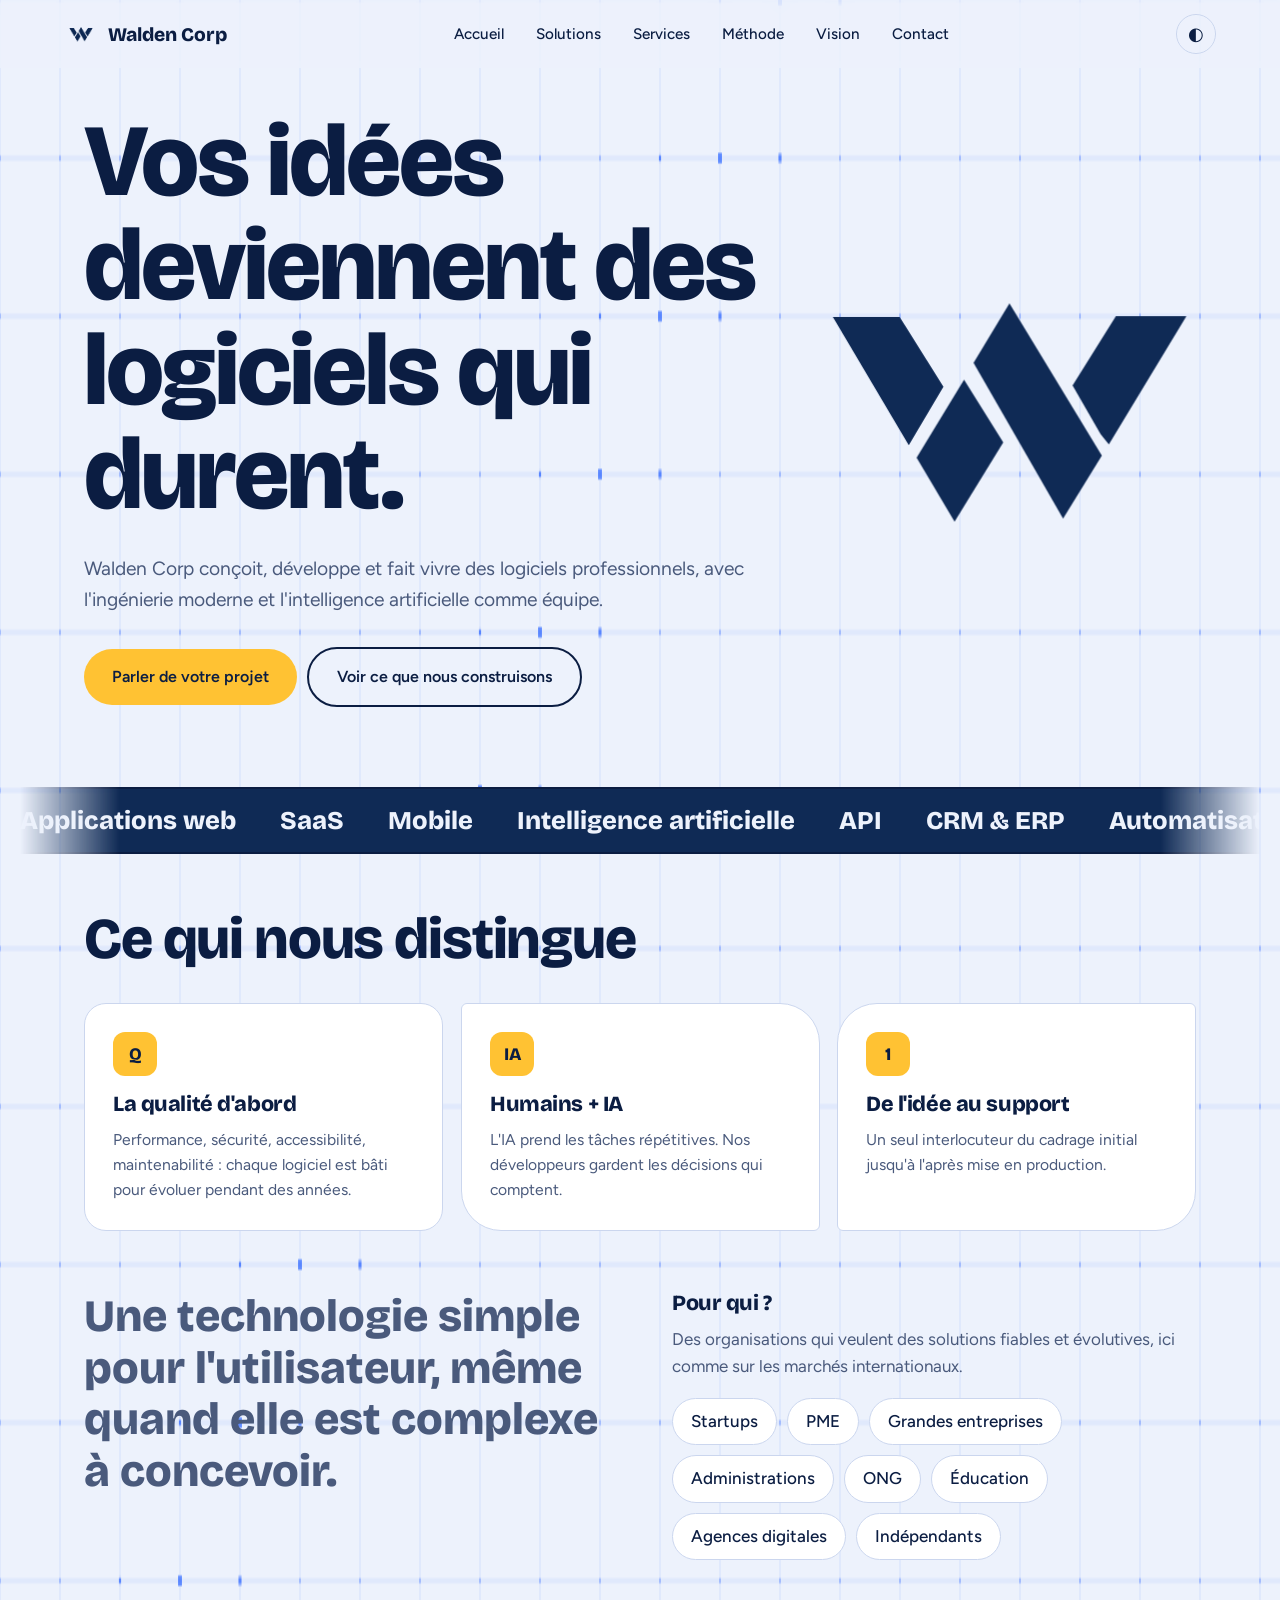
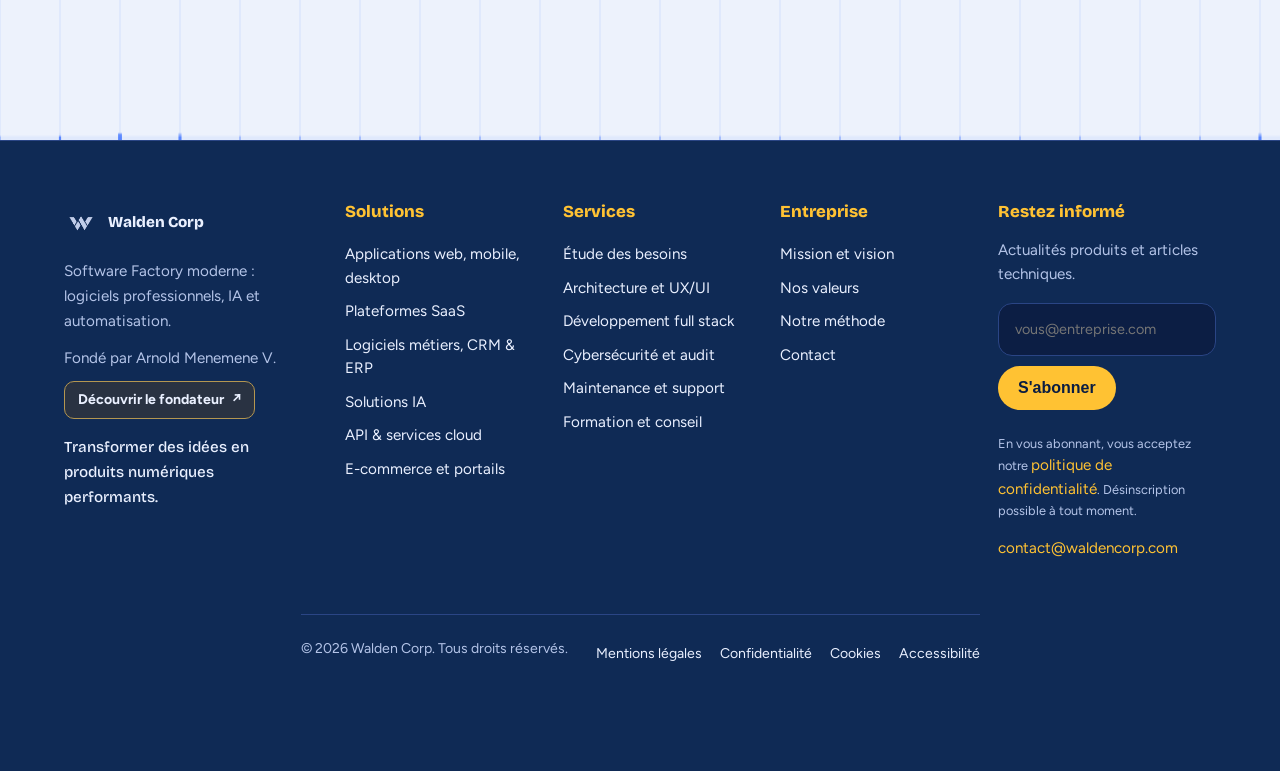
==== commit 2bbe1c12: "Add responsive motion and faster page transitions" ====
--- a/contact/index.html
+++ b/contact/index.html
@@ -273,6 +273,18 @@
 @media(max-width:720px){.founder-shell{grid-template-columns:minmax(0,1fr);padding:clamp(18px,4vw,30px)}.founder-copy h1{max-width:15ch;font-size:clamp(2.6rem,10vw,4rem)}.founder-art-card{max-width:430px}.founder-principles{gap:10px}.founder-vision{grid-template-columns:minmax(0,1fr);gap:18px}.founder-final-cta{align-items:stretch;flex-direction:column}.founder-final-cta .btn{width:100%}}
 @media(max-width:440px){.founder-shell{padding:16px}.founder-principles{grid-template-columns:minmax(0,1fr);gap:14px}.founder-principles div{display:grid;grid-template-columns:100px minmax(0,1fr);gap:10px;align-items:start}.founder-skill-grid{grid-template-columns:minmax(0,1fr)}.founder-skill{padding:20px}.founder-vision{padding:22px 18px}.founder-final-cta{padding:22px 18px}.founder-actions{display:grid;grid-template-columns:minmax(0,1fr)}.founder-actions .btn{width:100%}}
 @media(prefers-reduced-motion:reduce){.founder-skill,.founder-link,.founder-text-link span{transition:none!important}}
+
+
+/* Motion system: quick navigation, gentle reveal, reduced-motion friendly */
+html{scroll-behavior:smooth}
+body{animation:wc-page-enter .22s cubic-bezier(.2,.7,.2,1) both}
+@keyframes wc-page-enter{from{opacity:.72;transform:translateY(5px)}to{opacity:1;transform:translateY(0)}}
+a,button{transition-duration:.16s!important}
+section,.hero,.skill,.art-card,.final-cta{transition-duration:.2s}
+.wc-reveal{opacity:0;transform:translateY(12px);transition:opacity .28s ease,transform .28s cubic-bezier(.2,.7,.2,1)}
+.wc-reveal.wc-visible{opacity:1;transform:translateY(0)}
+html.wc-leaving body{opacity:0;transform:translateY(-3px);transition:opacity .12s ease,transform .12s ease}
+@media(prefers-reduced-motion:reduce){body{animation:none!important}.wc-reveal{opacity:1;transform:none;transition:none!important}html.wc-leaving body{opacity:1;transform:none;transition:none!important}}
 
 </style>
 </head>
@@ -505,5 +517,36 @@
 b.disabled=false;
 };
 </script>
+
+<script>
+(()=> {
+  const reduce = window.matchMedia('(prefers-reduced-motion: reduce)').matches;
+  const sameSiteLink = (a) => {
+    if (!a || !a.href || a.target === '_blank' || a.hasAttribute('download')) return false;
+    try { const u = new URL(a.href, location.href); return u.origin === location.origin && !a.hash.startsWith('#') && !a.pathname.startsWith('/api/'); } catch (_) { return false; }
+  };
+  if (!reduce) {
+    document.querySelectorAll('main > section, main > .hero, main > .section, main > article').forEach((el) => {
+      el.classList.add('wc-reveal');
+    });
+    if ('IntersectionObserver' in window) {
+      const io = new IntersectionObserver((entries) => entries.forEach((entry) => {
+        if (entry.isIntersecting) { entry.target.classList.add('wc-visible'); io.unobserve(entry.target); }
+      }), {threshold: 0.08, rootMargin: '0px 0px -24px 0px'});
+      document.querySelectorAll('.wc-reveal').forEach((el) => io.observe(el));
+    } else document.querySelectorAll('.wc-reveal').forEach(el => el.classList.add('wc-visible'));
+    document.addEventListener('click', (event) => {
+      const a = event.target.closest('a');
+      if (!a || !sameSiteLink(a) || event.defaultPrevented || event.button !== 0 || event.metaKey || event.ctrlKey || event.shiftKey || event.altKey) return;
+      const url = new URL(a.href, location.href);
+      if (url.pathname === location.pathname && url.search === location.search) return;
+      event.preventDefault();
+      document.documentElement.classList.add('wc-leaving');
+      window.setTimeout(() => { location.href = a.href; }, 110);
+    });
+  }
+})();
+</script>
+
 </body>
 </html>
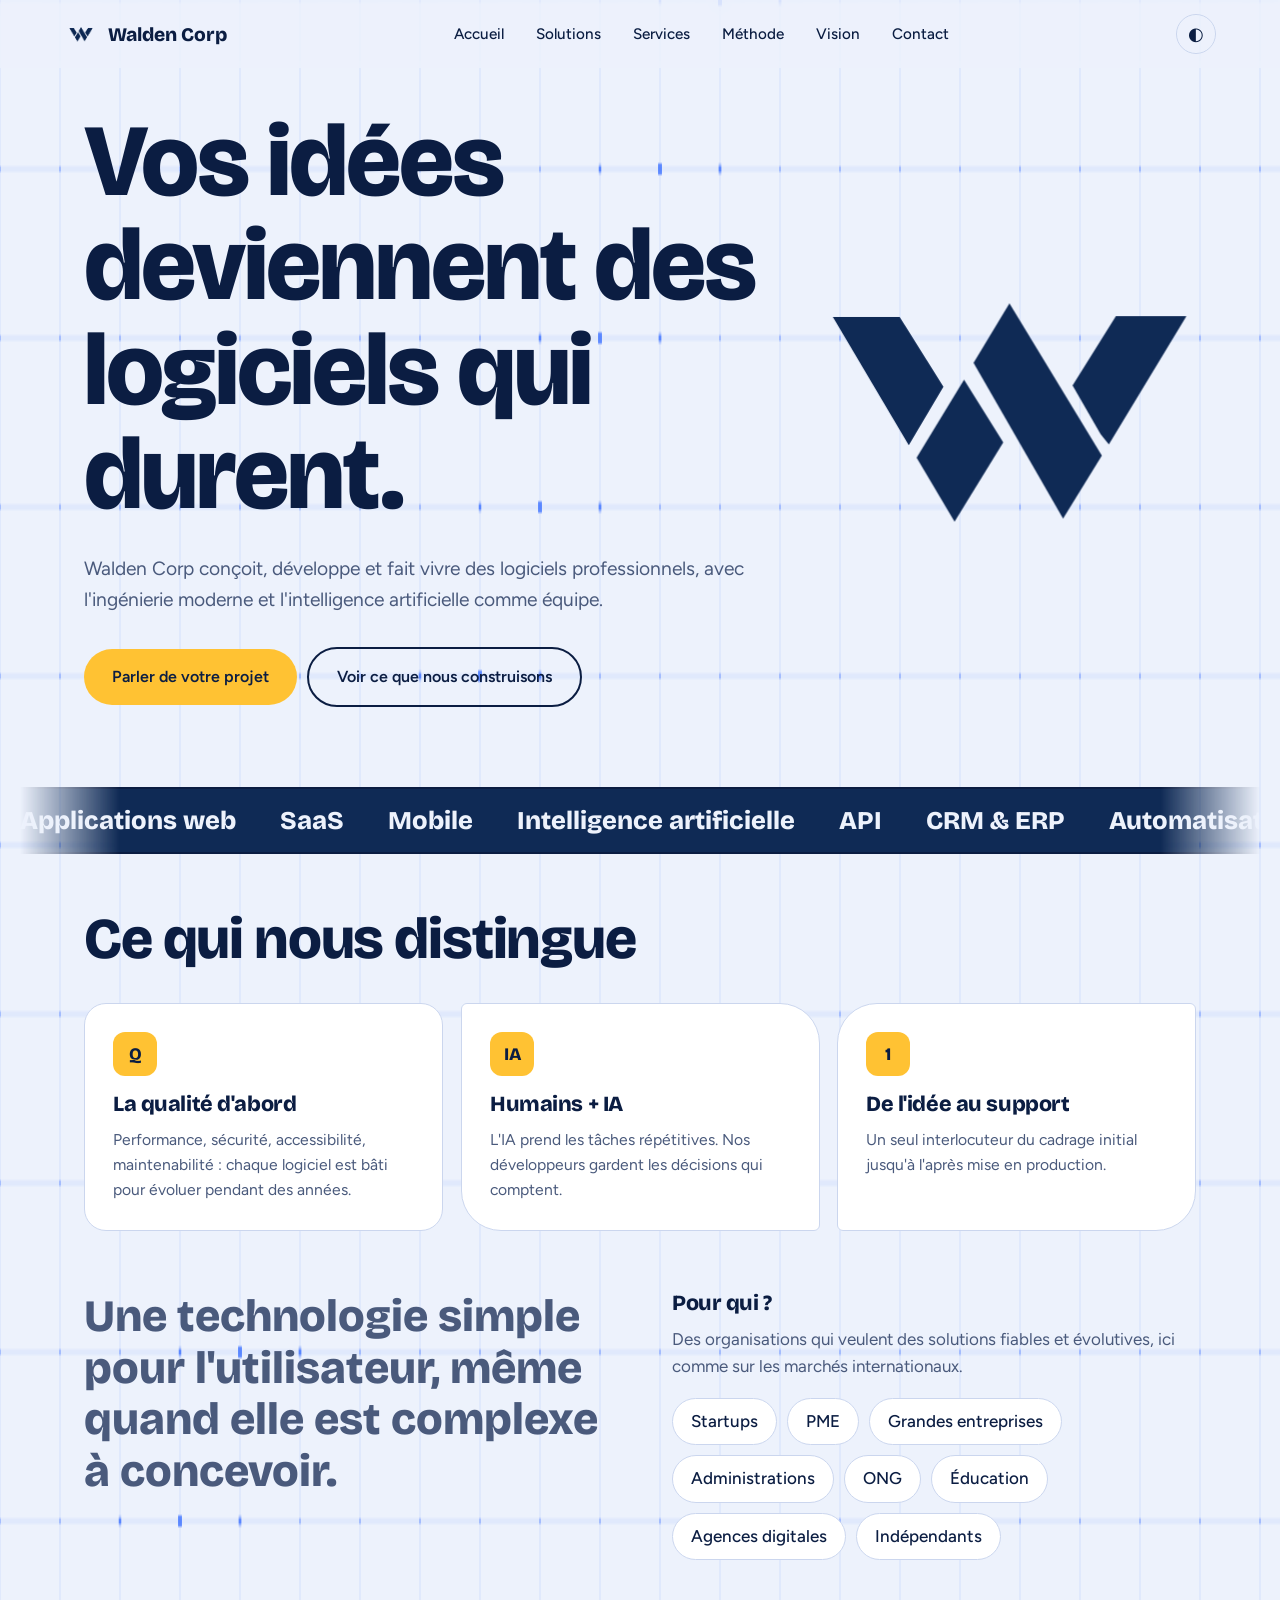
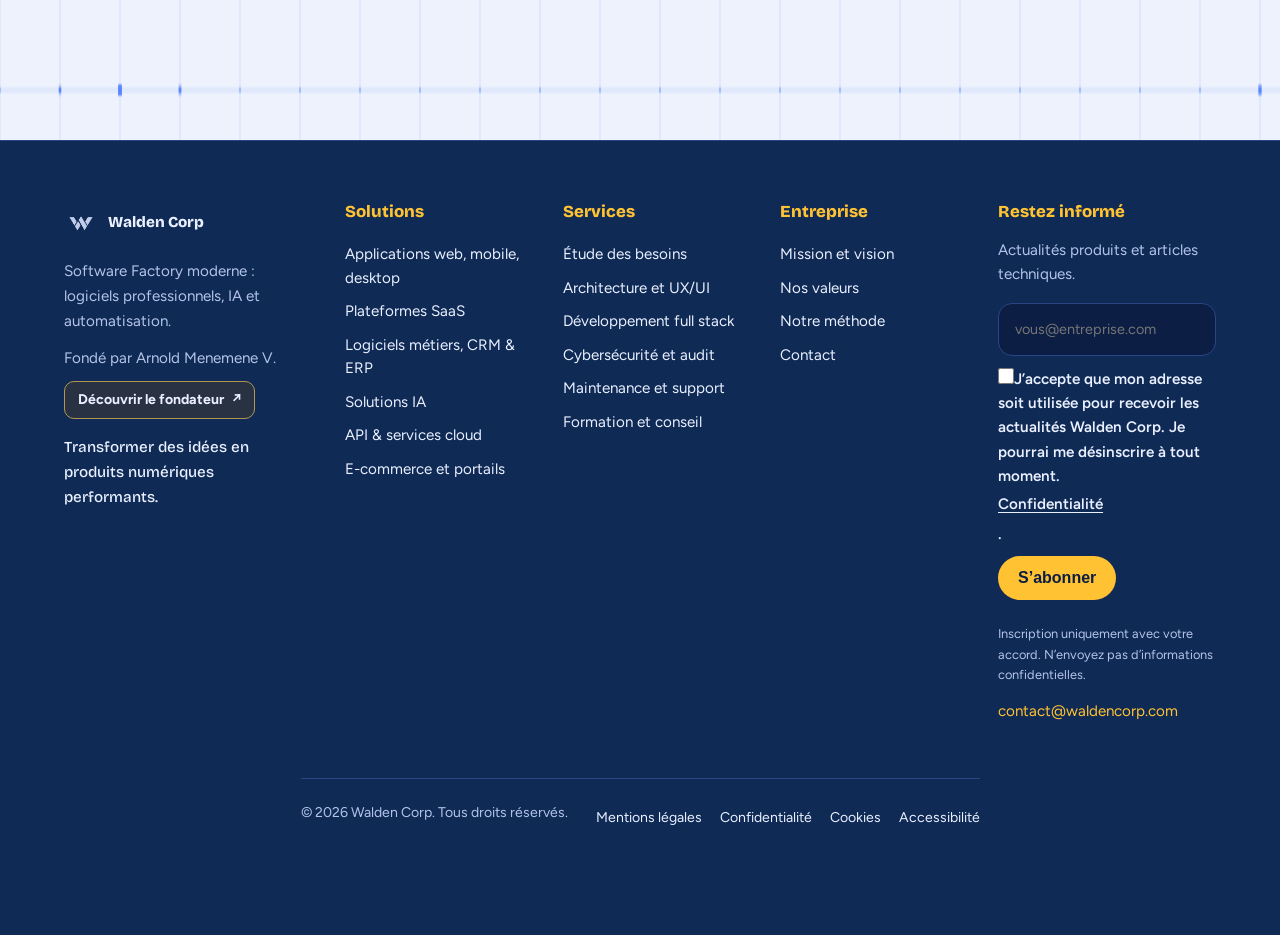
==== commit 198f7070: "Improve newsletter consent and contact form fallback" ====
--- a/contact/index.html
+++ b/contact/index.html
@@ -286,7 +286,7 @@
 html.wc-leaving body{opacity:0;transform:translateY(-3px);transition:opacity .12s ease,transform .12s ease}
 @media(prefers-reduced-motion:reduce){body{animation:none!important}.wc-reveal{opacity:1;transform:none;transition:none!important}html.wc-leaving body{opacity:1;transform:none;transition:none!important}}
 
-</style>
+\n/* Consentement newsletter lisible et utilisable au clavier */\n.nl-consent{display:flex;align-items:flex-start;gap:9px;margin:12px 0;font-size:.78rem;line-height:1.5;color:var(--muted)}.nl-consent input{flex:0 0 auto;width:16px;height:16px;margin-top:2px;accent-color:var(--sky)}.nl-consent a,.form-privacy a{text-decoration:underline;text-underline-offset:3px}\n</style>
 </head>
 <body data-route="contact">
 <canvas id="bg" aria-hidden="true"></canvas>
@@ -397,7 +397,7 @@
       <label for="contact-message">Votre message <span>*</span><textarea id="contact-message" name="m" rows="5" required placeholder="Parlez-nous de votre objectif, de vos utilisateurs et de ce que vous souhaitez améliorer…"></textarea></label>
       <button class="btn contact-submit" type="submit"><span>Envoyer ma demande</span><svg viewBox="0 0 24 24" aria-hidden="true"><path d="M5 12h14m-6-6 6 6-6 6"/></svg></button>
       <div id="ok" role="status">Message préparé dans votre messagerie. Il n'est envoyé qu'après validation de votre part.</div>
-      <p class="form-privacy"><svg viewBox="0 0 24 24" aria-hidden="true"><rect x="4" y="10" width="16" height="11" rx="2"/><path d="M8 10V7a4 4 0 0 1 8 0v3"/></svg> Vos informations sont utilisées uniquement pour répondre à votre demande.</p>
+      <p class="form-privacy"><svg viewBox="0 0 24 24" aria-hidden="true"><rect x="4" y="10" width="16" height="11" rx="2"/><path d="M8 10V7a4 4 0 0 1 8 0v3"/></svg> Vos informations servent à traiter votre demande. Consultez notre <a href="/legal/#confidentialite">page de confidentialité</a>. N’envoyez pas de données sensibles.</p><p class="form-privacy">Si le formulaire ne fonctionne pas, contactez-nous directement : <a href="mailto:contact@waldencorp.com">contact@waldencorp.com</a>.</p>
     </form>
   </div>
 </div>
@@ -431,7 +431,7 @@
 <div><h4>Services</h4><a href="/services/#concevoir">Étude des besoins</a><a href="/services/#concevoir">Architecture et UX/UI</a><a href="/services/#construire">Développement full stack</a><a href="/services/#construire">Cybersécurité et audit</a><a href="/services/#durer">Maintenance et support</a><a href="/services/#transmettre">Formation et conseil</a></div>
 <div><h4>Entreprise</h4><a href="/vision/#mission">Mission et vision</a><a href="/vision/#valeurs">Nos valeurs</a><a href="/methode/">Notre méthode</a><a href="/contact/">Contact</a></div>
 <div class="fn"><h4>Restez informé</h4><p>Actualités produits et articles techniques.</p>
-<form id="nl" novalidate><label class="sr" for="nle">Adresse e-mail</label><input id="nle" type="email" required placeholder="vous@entreprise.com" autocomplete="email" aria-describedby="nls"><button class="btn" type="submit">S'abonner</button></form><p class="fc">En vous abonnant, vous acceptez notre <a href="/legal/#confidentialite">politique de confidentialité</a>. Désinscription possible à tout moment.</p><p id="nls" role="status" aria-live="polite"></p>
+<form id="nl"><label class="sr" for="nle">Adresse e-mail</label><input id="nle" name="email" type="email" required placeholder="vous@entreprise.com" autocomplete="email" aria-describedby="nls"><label class="nl-consent" for="nl-consent"><input id="nl-consent" name="consent" type="checkbox" required><span>J’accepte que mon adresse soit utilisée pour recevoir les actualités Walden Corp. Je pourrai me désinscrire à tout moment. <a href="/legal/#confidentialite">Confidentialité</a>.</span></label><button class="btn" type="submit">S’abonner</button></form><p class="fc">Inscription uniquement avec votre accord. N’envoyez pas d’informations confidentielles.</p><p id="nls" role="status" aria-live="polite"></p>
 <p style="margin-top:14px"><a href="mailto:contact@waldencorp.com">contact@waldencorp.com</a></p></div></div>
 <div class="fl"><span>© 2026 Walden Corp. Tous droits réservés.</span><span><a href="/legal/#mentions">Mentions légales</a> <a href="/legal/#confidentialite">Confidentialité</a> <a href="/legal/#cookies">Cookies</a> <a href="/legal/#accessibilite">Accessibilité</a></span></div></footer>
 
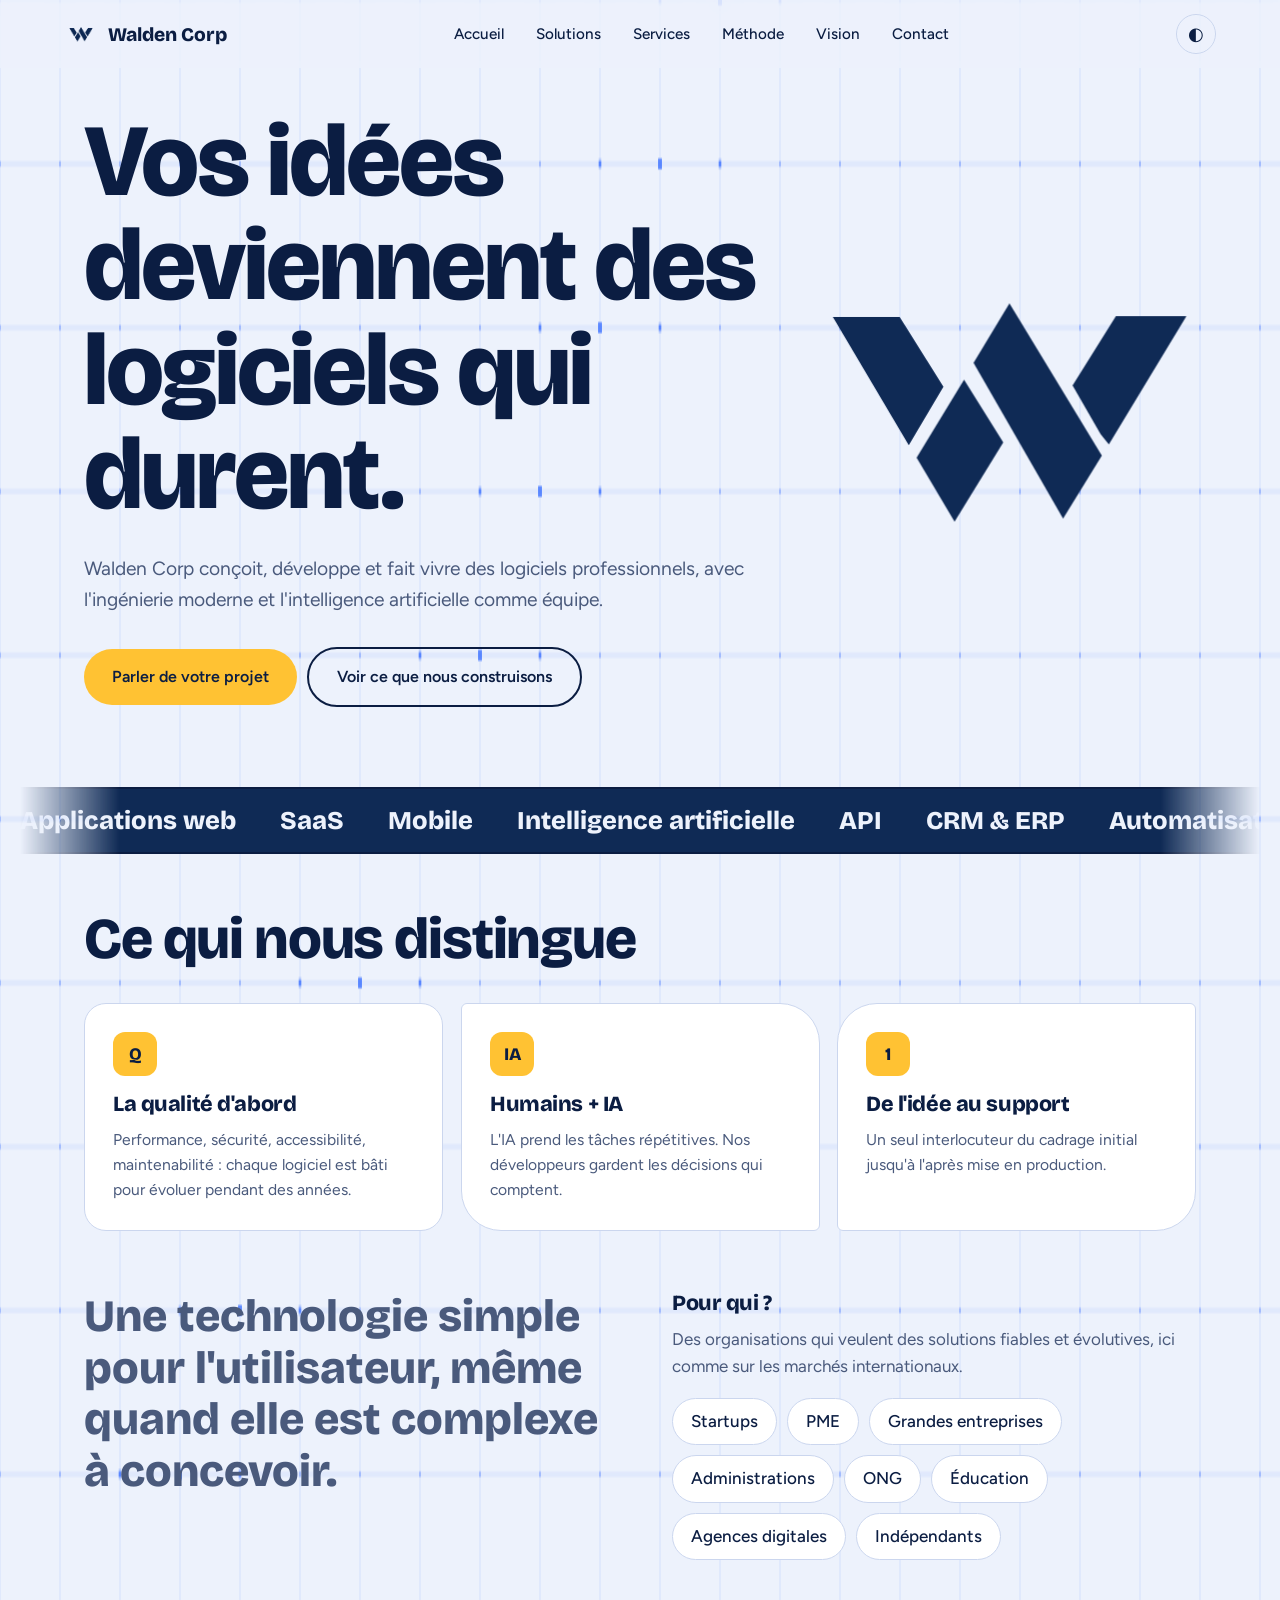
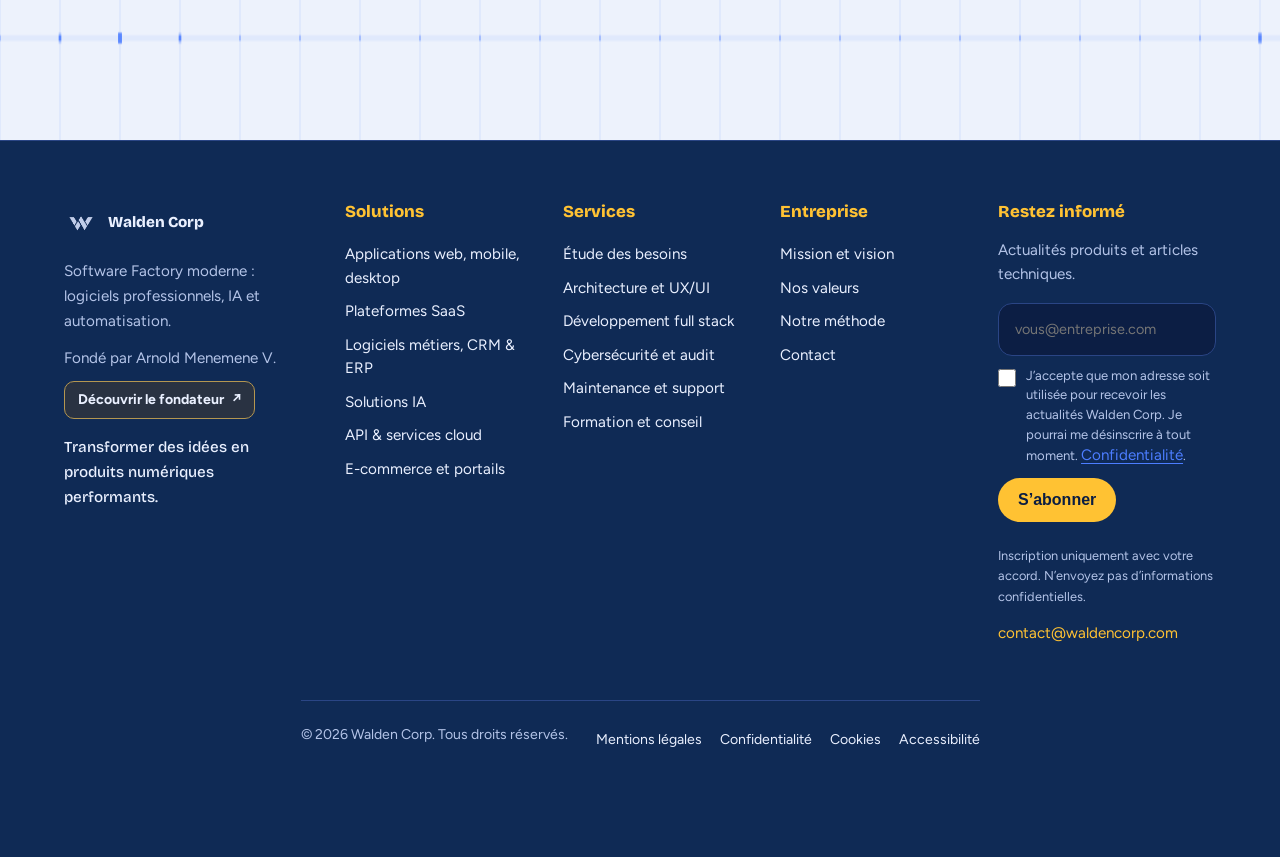
==== commit 1f330c52: "Improve mobile and form usability" ====
--- a/contact/index.html
+++ b/contact/index.html
@@ -286,7 +286,28 @@
 html.wc-leaving body{opacity:0;transform:translateY(-3px);transition:opacity .12s ease,transform .12s ease}
 @media(prefers-reduced-motion:reduce){body{animation:none!important}.wc-reveal{opacity:1;transform:none;transition:none!important}html.wc-leaving body{opacity:1;transform:none;transition:none!important}}
 
-\n/* Consentement newsletter lisible et utilisable au clavier */\n.nl-consent{display:flex;align-items:flex-start;gap:9px;margin:12px 0;font-size:.78rem;line-height:1.5;color:var(--muted)}.nl-consent input{flex:0 0 auto;width:16px;height:16px;margin-top:2px;accent-color:var(--sky)}.nl-consent a,.form-privacy a{text-decoration:underline;text-underline-offset:3px}\n</style>
+\n/* Consentement newsletter lisible et utilisable au clavier */\n.nl-consent{display:flex;align-items:flex-start;gap:9px;margin:12px 0;font-size:.78rem;line-height:1.5;color:var(--muted)}.nl-consent input{flex:0 0 auto;width:16px;height:16px;margin-top:2px;accent-color:var(--sky)}.nl-consent a,.form-privacy a{text-decoration:underline;text-underline-offset:3px}\n
+/* UX polish: interactions lisibles, formulaires et navigation mobile */
+button:disabled{opacity:.68;cursor:wait;transform:none!important;box-shadow:none!important}
+input[type="checkbox"]{width:18px;height:18px;flex:0 0 18px;margin:3px 0 0;accent-color:var(--sky);cursor:pointer}
+.nl-consent{display:flex;align-items:flex-start;gap:10px;font-size:.82rem;line-height:1.5;font-weight:400;color:var(--mut);cursor:pointer}
+.nl-consent a{display:inline!important;min-height:0!important;padding:0!important;color:var(--sky)!important;text-decoration:underline}
+#nls:empty{display:none}
+#ok{scroll-margin-top:120px}
+@media(max-width:760px){
+  header{background:color-mix(in srgb,var(--bg) 94%,transparent)}
+  .page{padding-top:clamp(112px,20vw,148px);padding-bottom:calc(112px + env(safe-area-inset-bottom,0px))}
+  nav{padding:8px max(12px,env(safe-area-inset-left)) calc(8px + env(safe-area-inset-bottom,0px));mask-image:linear-gradient(90deg,transparent,#000 4%,#000 96%,transparent)}
+  nav a{font-size:.82rem;min-height:44px}
+  .contact-shell{grid-template-columns:minmax(0,1fr);padding:clamp(18px,5vw,28px);gap:28px}
+  .contact-art{max-height:210px;overflow:hidden}
+  .contact-form-card{min-width:0}
+  .contact-form-card form{width:100%;min-width:0}
+  .contact-form-card input,.contact-form-card select,.contact-form-card textarea{font-size:16px}
+}
+@media(hover:none){.c:hover,.btn:hover{transform:none;box-shadow:none}}
+
+</style>
 </head>
 <body data-route="contact">
 <canvas id="bg" aria-hidden="true"></canvas>
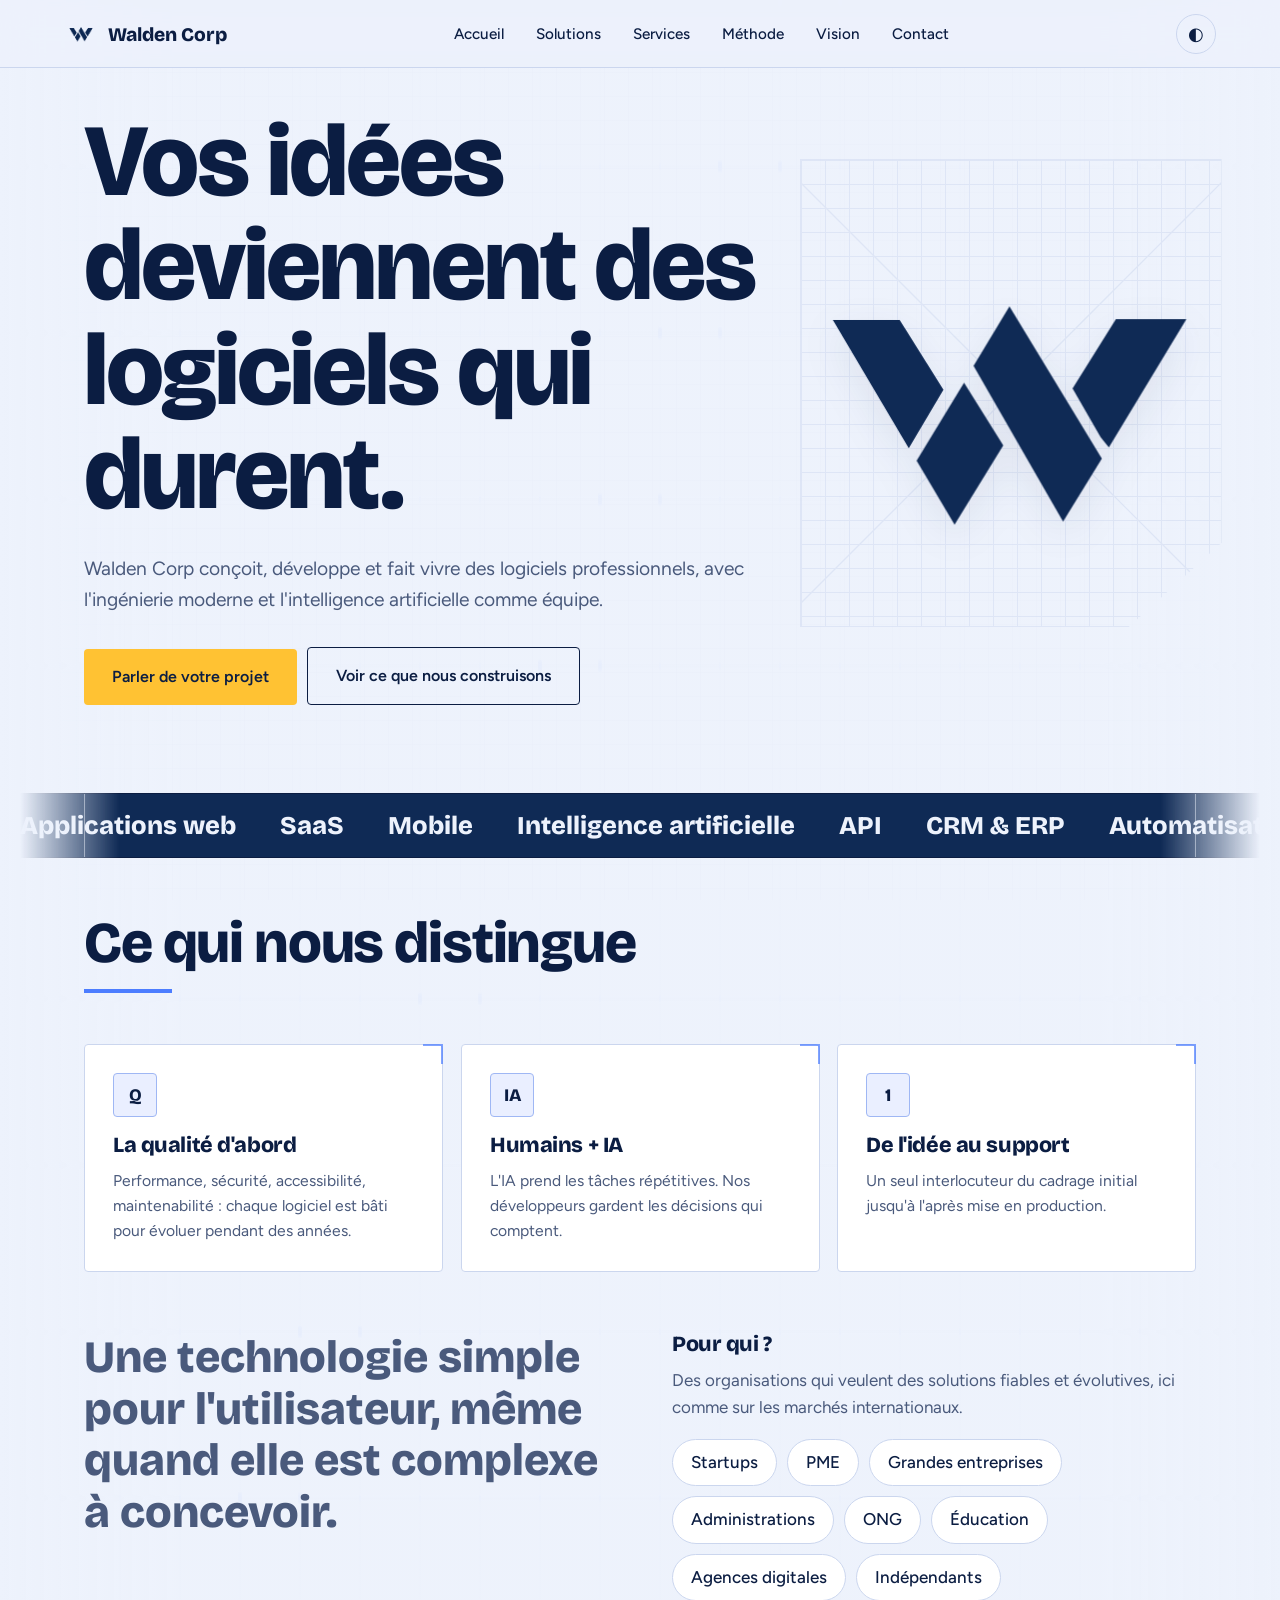
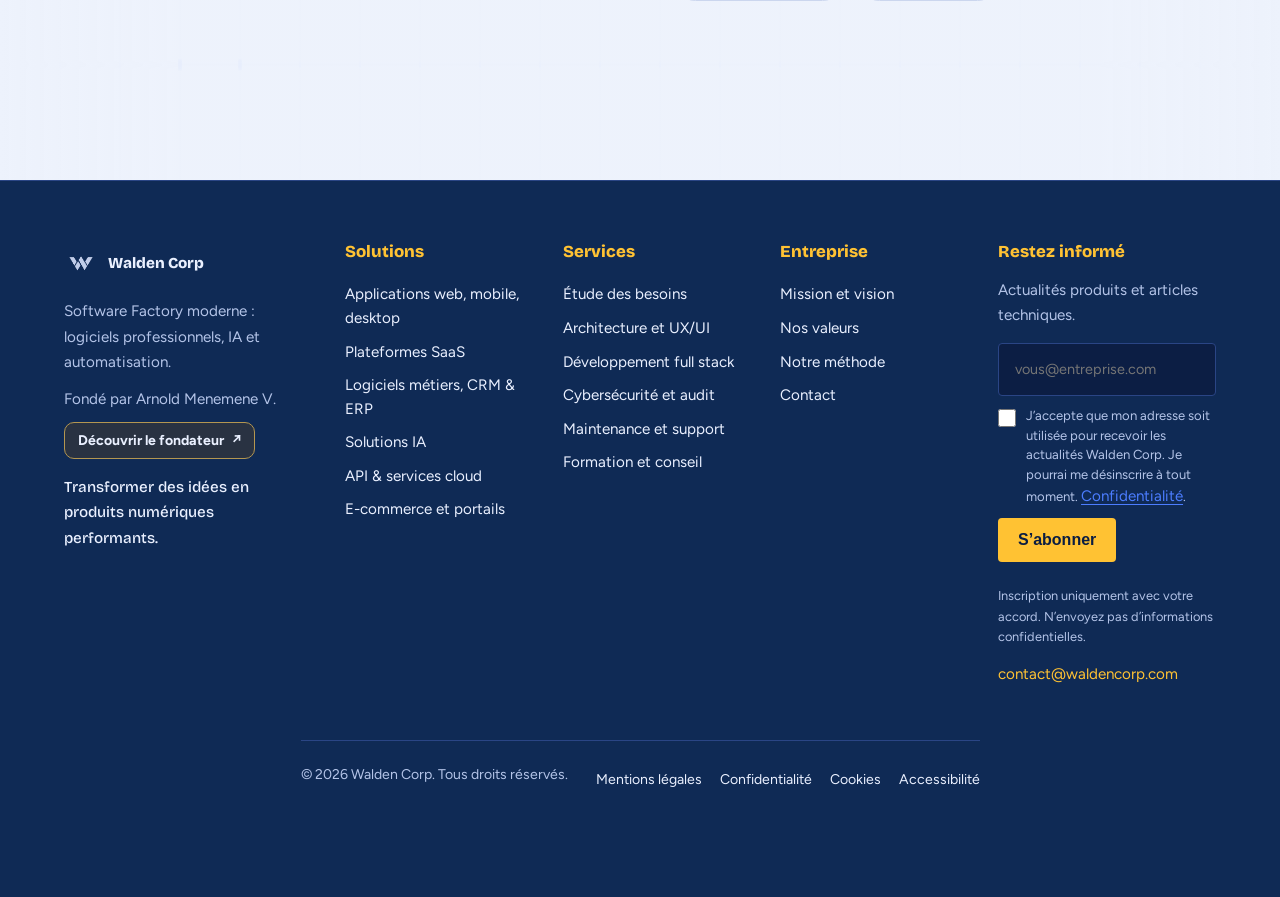
==== commit 32b44255: "Apply architectural visual system while preserving brand and motion" ====
--- a/contact/index.html
+++ b/contact/index.html
@@ -306,6 +306,88 @@
   .contact-form-card input,.contact-form-card select,.contact-form-card textarea{font-size:16px}
 }
 @media(hover:none){.c:hover,.btn:hover{transform:none;box-shadow:none}}
+
+
+/* WALDEN ARCHITECTURAL SYSTEM — structure renforcée, identité et interactions préservées */
+:root{
+  --arch-unit:24px;
+  --arch-rule:color-mix(in srgb,var(--ink) 16%,transparent);
+}
+body{
+  background-image:
+    linear-gradient(var(--arch-rule) 1px,transparent 1px),
+    linear-gradient(90deg,var(--arch-rule) 1px,transparent 1px);
+  background-size:var(--arch-unit) var(--arch-unit);
+  background-position:center top;
+  background-attachment:fixed;
+}
+body::after{
+  content:"";position:fixed;inset:0;pointer-events:none;z-index:0;
+  background:linear-gradient(90deg,var(--bg) 0%,color-mix(in srgb,var(--bg) 96%,transparent) 14%,color-mix(in srgb,var(--bg) 96%,transparent) 86%,var(--bg) 100%);
+}
+header,.page,footer{position:relative;z-index:1}
+header{position:fixed}
+header::before{border-bottom:1px solid var(--line);backdrop-filter:blur(16px)}
+.page{isolation:isolate}
+.page h2{position:relative;padding-bottom:.28em}
+.page h2::after{
+  content:"";display:block;width:clamp(44px,7vw,88px);height:4px;
+  margin-top:.28em;background:var(--sky);
+}
+.hero{position:relative;isolation:isolate}
+.hero::before{
+  content:"";position:absolute;z-index:-1;right:-2vw;top:8%;width:min(43%,420px);height:76%;
+  border:1px solid var(--line);
+  background:
+    linear-gradient(135deg,transparent 49.8%,var(--line) 50%,transparent 50.2%),
+    linear-gradient(45deg,transparent 49.8%,var(--line) 50%,transparent 50.2%),
+    linear-gradient(var(--line) 1px,transparent 1px),
+    linear-gradient(90deg,var(--line) 1px,transparent 1px);
+  background-size:100% 100%,100% 100%,24px 24px,24px 24px;
+  opacity:.45;clip-path:polygon(0 0,100% 0,100% 82%,78% 100%,0 100%);
+  pointer-events:none;
+}
+.c{
+  position:relative;border-radius:4px!important;border-color:var(--line);
+  box-shadow:inset 3px 0 0 color-mix(in srgb,var(--sky) 0%,transparent);
+  transition:transform .32s cubic-bezier(.2,.8,.2,1),background-color .6s ease,border-color .6s ease,box-shadow .32s ease;
+}
+.c::after{
+  content:"";position:absolute;right:-1px;top:-1px;width:18px;height:18px;
+  border-top:2px solid var(--sky);border-right:2px solid var(--sky);pointer-events:none;
+  opacity:.7;transition:width .25s ease,height .25s ease,opacity .25s ease;
+}
+.c:hover{transform:translateY(-5px);box-shadow:0 12px 28px color-mix(in srgb,var(--ink) 9%,transparent),inset 3px 0 0 var(--sky)}
+.c:hover::after{width:28px;height:28px;opacity:1}
+.c:nth-child(3n+2),.c:nth-child(3n){border-radius:4px!important}
+.c .ic{border-radius:4px;background:color-mix(in srgb,var(--sky) 12%,var(--card));border:1px solid color-mix(in srgb,var(--sky) 35%,var(--line));}
+.btn{border-radius:4px;position:relative;overflow:hidden;transition:transform .28s cubic-bezier(.2,.8,.2,1),box-shadow .28s ease,background-color .6s ease}
+.btn:hover{transform:translateY(-3px);box-shadow:4px 4px 0 var(--navy)}
+.btn.g{border-width:1.5px}
+nav a{border-radius:4px}
+nav a:hover{transform:translateY(-1px)}
+nav a.on{box-shadow:inset 0 -2px 0 var(--sun)}
+.chips span{border-radius:4px}
+input,select,textarea{border-radius:4px}
+.tl{border-left-width:1px}
+.tl li:before{width:11px;height:11px;left:-7px;border-radius:0;transform:rotate(45deg);background:var(--sky)}
+.strip{border-block-width:1px;position:relative}
+.strip::before,.strip::after{content:"";position:absolute;top:0;bottom:0;width:1px;background:color-mix(in srgb,var(--bg) 50%,transparent);pointer-events:none}
+.strip::before{left:5vw}.strip::after{right:5vw}
+.mark{filter:drop-shadow(0 14px 20px color-mix(in srgb,var(--ink) 8%,transparent))}
+footer{border-top:1px solid var(--line)}
+@media(max-width:820px){
+  body{background-size:32px 32px}
+  .hero::before{right:0;top:22%;width:72%;height:60%;opacity:.23}
+  .page h2::after{height:3px}
+}
+@media(hover:none){
+  .c:hover{transform:none;box-shadow:none}
+  .btn:hover{transform:none;box-shadow:none}
+}
+@media(prefers-reduced-motion:reduce){
+  *,*::before,*::after{scroll-behavior:auto!important;animation-duration:.01ms!important;animation-iteration-count:1!important;transition-duration:.01ms!important}
+}
 
 </style>
 </head>
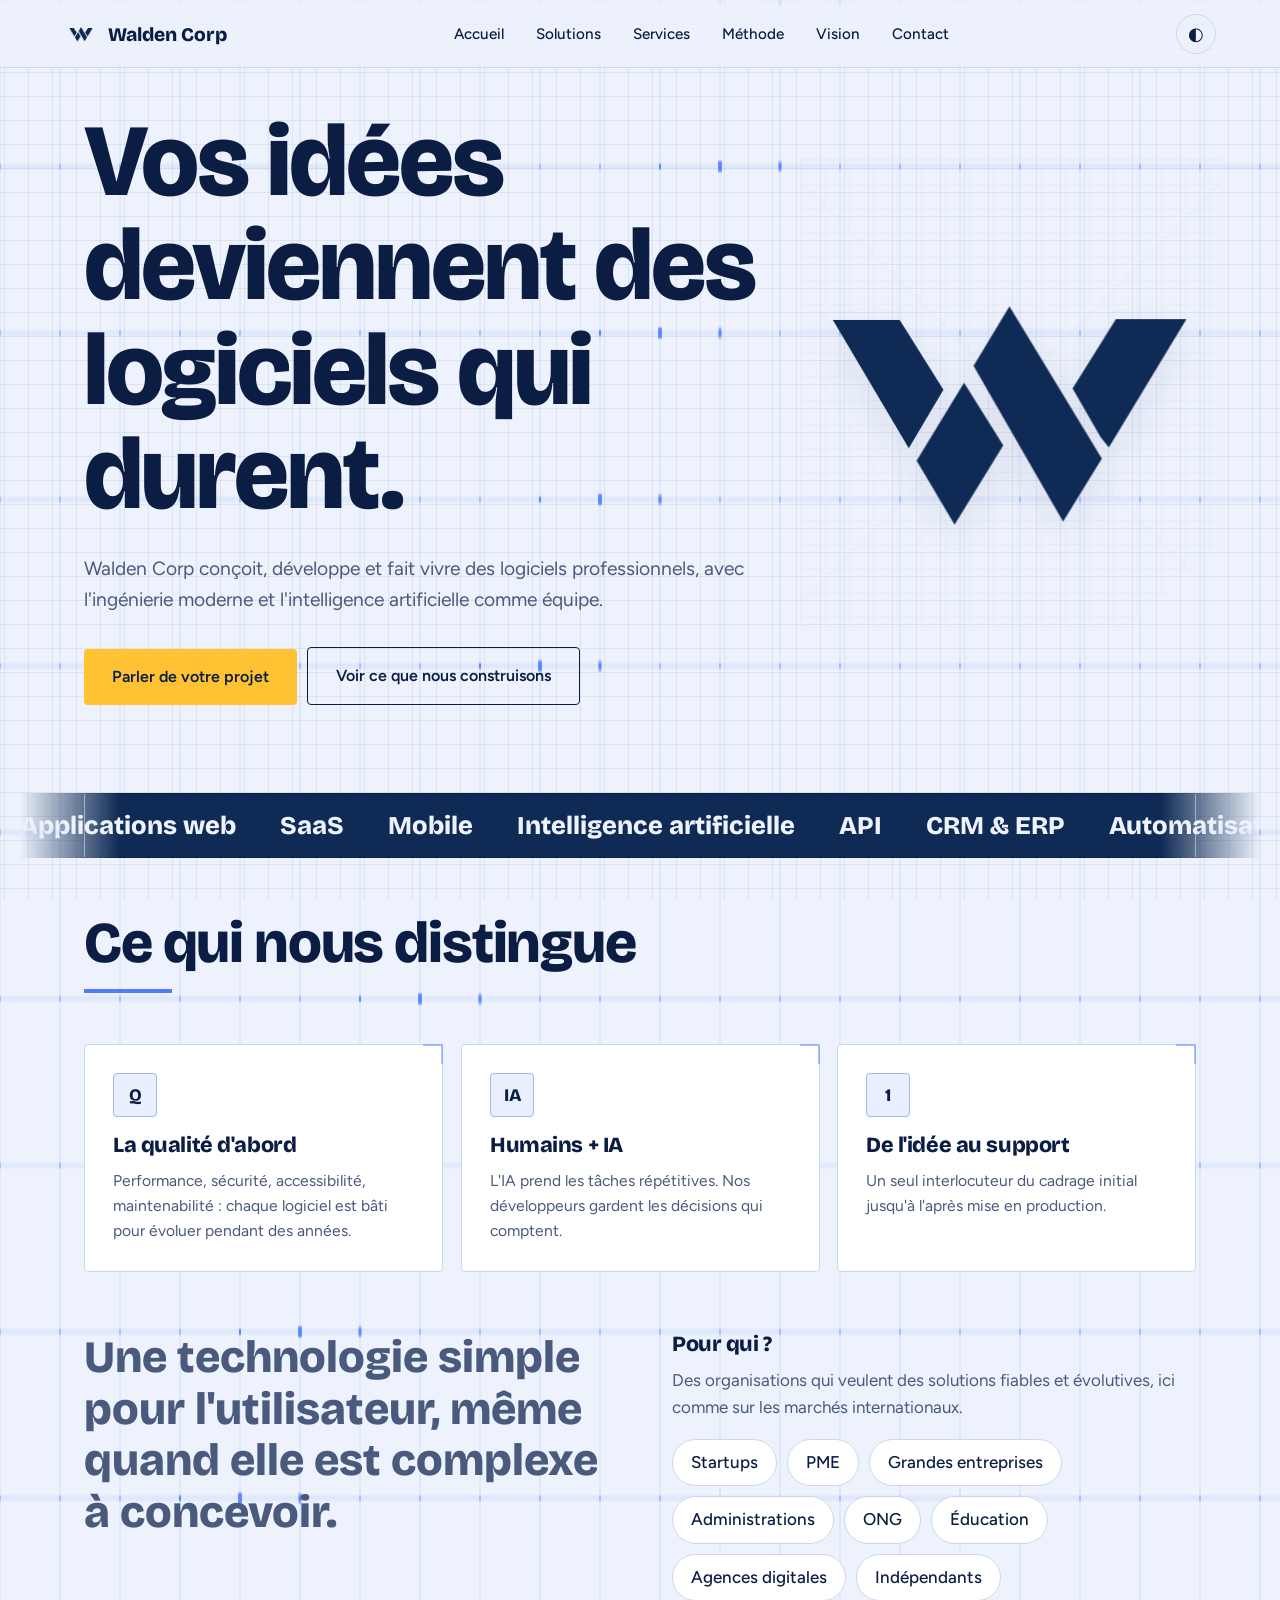
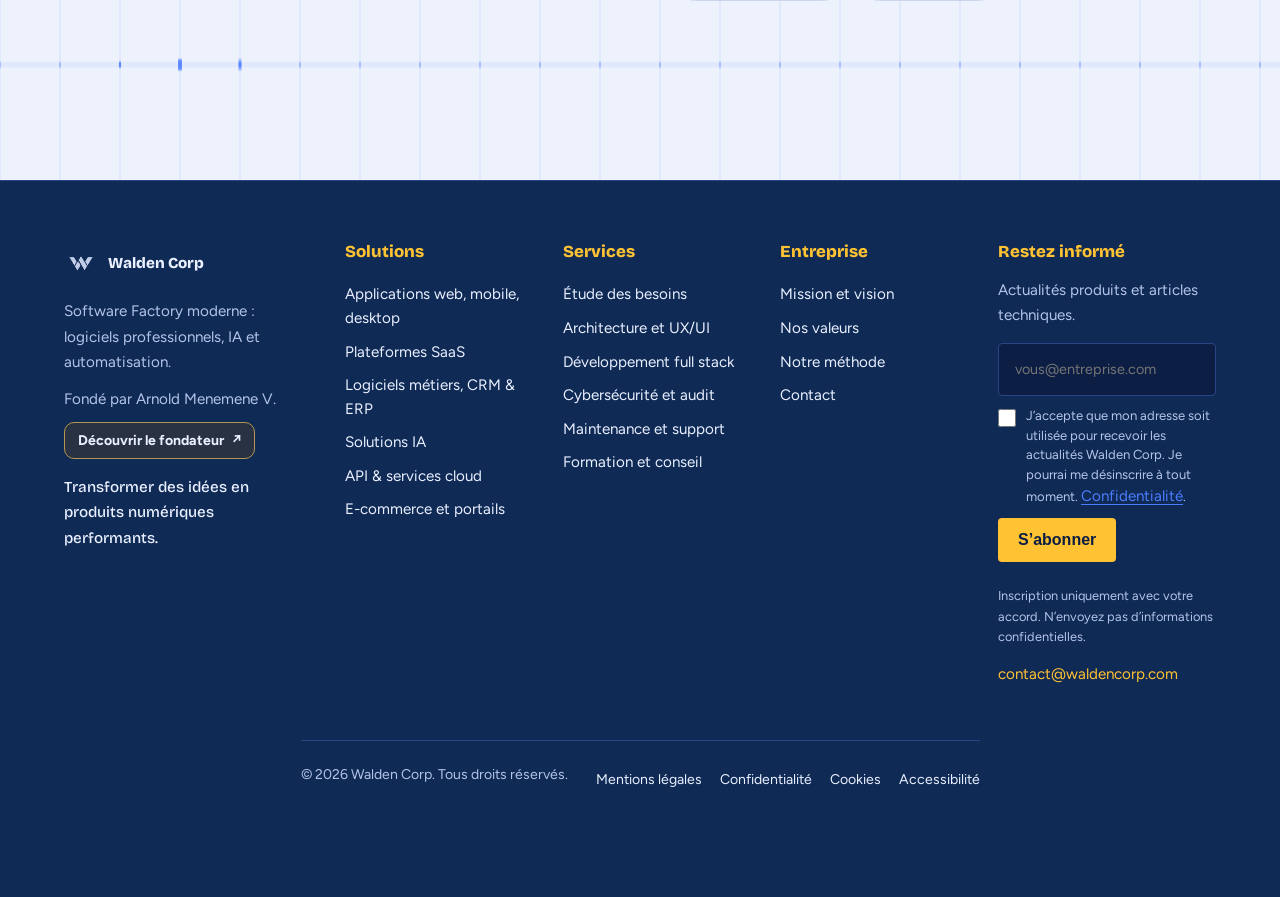
==== commit 7b288e8a: "Fix architectural overlay, route titles and pre-launch legal copy" ====
--- a/contact/index.html
+++ b/contact/index.html
@@ -389,6 +389,20 @@
   *,*::before,*::after{scroll-behavior:auto!important;animation-duration:.01ms!important;animation-iteration-count:1!important;transition-duration:.01ms!important}
 }
 
+
+/* ARCHITECTURAL RENDER REVIEW FIXES */
+:root{--arch-rule:color-mix(in srgb,var(--ink) 7%,transparent)}
+body::after{display:none!important}
+body{background-color:var(--bg);background-attachment:fixed}
+@media(max-width:820px){body{background-size:32px 32px;background-attachment:scroll}}
+/* L'architecture accompagne le contenu, elle ne doit pas le concurrencer */
+.hero::before{opacity:.22}
+.c::after{opacity:.45}
+.c:hover::after{opacity:.9}
+@media(prefers-reduced-motion:reduce){
+  .hero::before{transition:none!important}
+}
+
 </style>
 </head>
 <body data-route="contact">
@@ -499,7 +513,7 @@
       <label for="contact-type">Type de projet<span class="field-wrap select-wrap"><svg viewBox="0 0 24 24" aria-hidden="true"><rect x="3" y="4" width="18" height="16" rx="2"/><path d="M8 8h8M8 12h5"/></svg><select id="contact-type" name="t"><option>Application web</option><option>Application mobile</option><option>Plateforme SaaS</option><option>Solution IA</option><option>Logiciel sur mesure</option><option>Autre</option></select></span></label>
       <label for="contact-message">Votre message <span>*</span><textarea id="contact-message" name="m" rows="5" required placeholder="Parlez-nous de votre objectif, de vos utilisateurs et de ce que vous souhaitez améliorer…"></textarea></label>
       <button class="btn contact-submit" type="submit"><span>Envoyer ma demande</span><svg viewBox="0 0 24 24" aria-hidden="true"><path d="M5 12h14m-6-6 6 6-6 6"/></svg></button>
-      <div id="ok" role="status">Message préparé dans votre messagerie. Il n'est envoyé qu'après validation de votre part.</div>
+      <div id="ok" role="status">Votre demande sera transmise après validation du formulaire. N’incluez aucune information confidentielle.</div>
       <p class="form-privacy"><svg viewBox="0 0 24 24" aria-hidden="true"><rect x="4" y="10" width="16" height="11" rx="2"/><path d="M8 10V7a4 4 0 0 1 8 0v3"/></svg> Vos informations servent à traiter votre demande. Consultez notre <a href="/legal/#confidentialite">page de confidentialité</a>. N’envoyez pas de données sensibles.</p><p class="form-privacy">Si le formulaire ne fonctionne pas, contactez-nous directement : <a href="mailto:contact@waldencorp.com">contact@waldencorp.com</a>.</p>
     </form>
   </div>
@@ -519,8 +533,8 @@
 <section class="page" id="p-confirme"><h1 class="hl">Abonnement confirmé</h1><p style="margin:24px 0 32px;font-size:1.15rem">Bienvenue chez Walden Corp ! Vous recevrez nos actualités produits et nos articles techniques. Vous pouvez vous désinscrire à tout moment.</p><a class="btn" href="/">Retour à l'accueil</a></section>
 <section class="page lg" id="p-legal">
 <h1 class="hl">Informations légales</h1>
-<h2 id="mentions">Mentions légales</h2><p>Éditeur : Walden Corp. Fondateur : Arnold Menemene V. Forme juridique, capital, numéro d'immatriculation, siège social et directeur de la publication : à compléter. Hébergeur : à compléter.</p>
-<h2 id="confidentialite">Confidentialité</h2><p>Les données saisies dans les formulaires servent uniquement à répondre à votre demande. Responsable du traitement, durée de conservation et droits d'accès : à compléter.</p>
+<h2 id="mentions">Mentions légales</h2><p>Walden Corp est actuellement un projet en développement porté par Arnold Menemene V. Il ne s’agit pas encore d’une société immatriculée. Les informations administratives complètes et les coordonnées de l’hébergeur seront publiées avant l’ouverture commerciale du service.</p>
+<h2 id="confidentialite">Confidentialité</h2><p>Cette page de confidentialité est encore en cours de finalisation. Avant l’ouverture du service, elle précisera l’identité du responsable du traitement, les prestataires impliqués, les durées de conservation et les modalités d’exercice des droits. En attendant, évitez de transmettre des données sensibles via le formulaire.</p>
 <h2 id="cookies">Cookies</h2><p>Ce site n'utilise pas de cookies de suivi. Cette section sera mise à jour si des outils de mesure d'audience sont ajoutés.</p>
 <h2 id="accessibilite">Accessibilité</h2><p>Le site vise un bon niveau d'accessibilité : navigation au clavier, contrastes lisibles, animations réduites si votre système le demande. Contact pour signaler un problème : contact@waldencorp.com.</p>
 </section>
@@ -544,6 +558,7 @@
 let busy=false,io;
 function split(h){if(h.dataset.s)return;h.dataset.s=1;const t=h.textContent;h.textContent='';t.split(' ').forEach((w,i)=>{const s=document.createElement('span');s.textContent=w;s.style.animationDelay=(.25+i*.07)+'s';h.append(s,' ')})}
 const T={solutions:'Solutions',services:'Services',methode:'Méthode',vision:'Vision',contact:'Contact',legal:'Informations légales',confirme:'Abonnement confirmé'};
+const PAGE_TITLES={'/':'Walden Corp | Ingénierie logicielle, SaaS et IA','/solutions':'Solutions logicielles sur mesure, SaaS et IA | Walden Corp','/services':'Services de développement logiciel et architecture | Walden Corp','/methode':'Notre méthode de conception et développement logiciel | Walden Corp','/vision':'Vision, mission et valeurs | Walden Corp','/contact':'Contact et demande de projet logiciel | Walden Corp','/legal':'Informations légales | Walden Corp'};
 function show(){
   const path=location.pathname.replace(/\/+$/,'')||'/';
   const map={'/':'','/solutions':'solutions','/services':'services','/methode':'methode','/vision':'vision','/contact':'contact','/legal':'legal'};
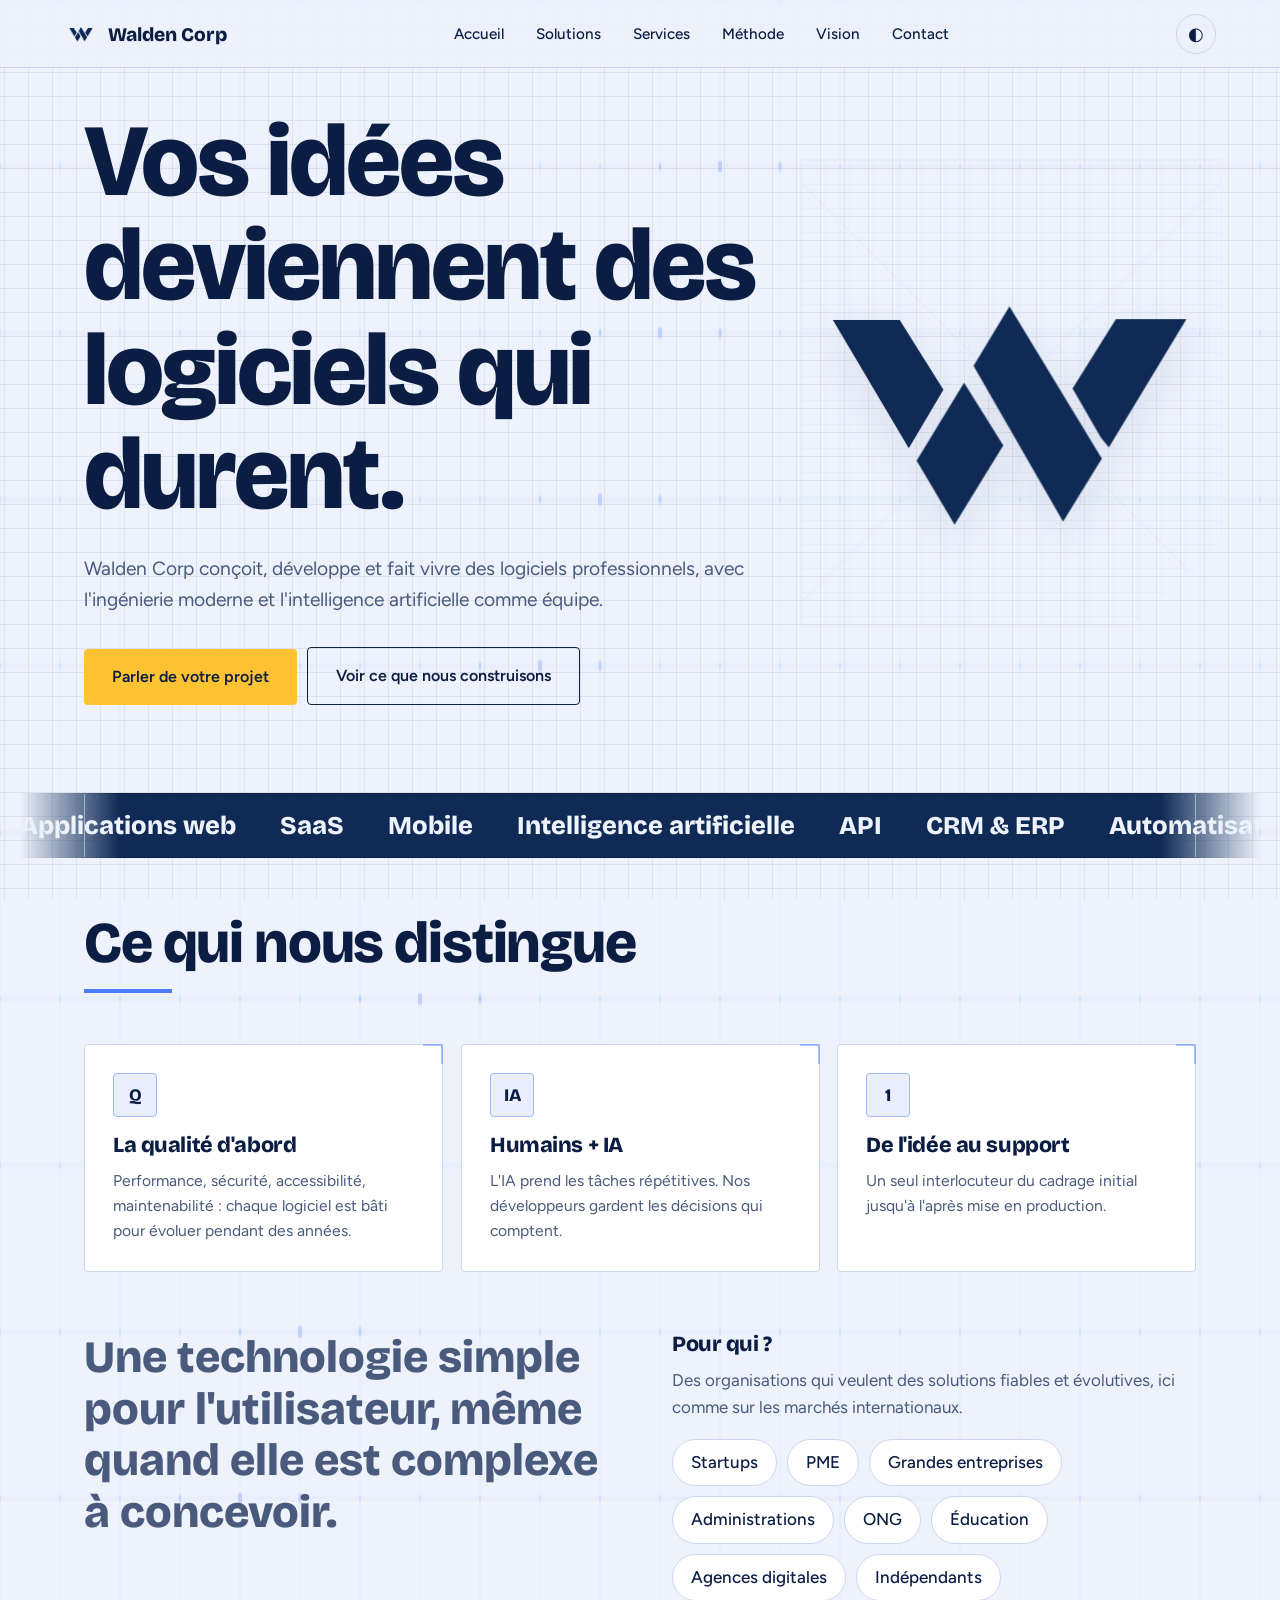
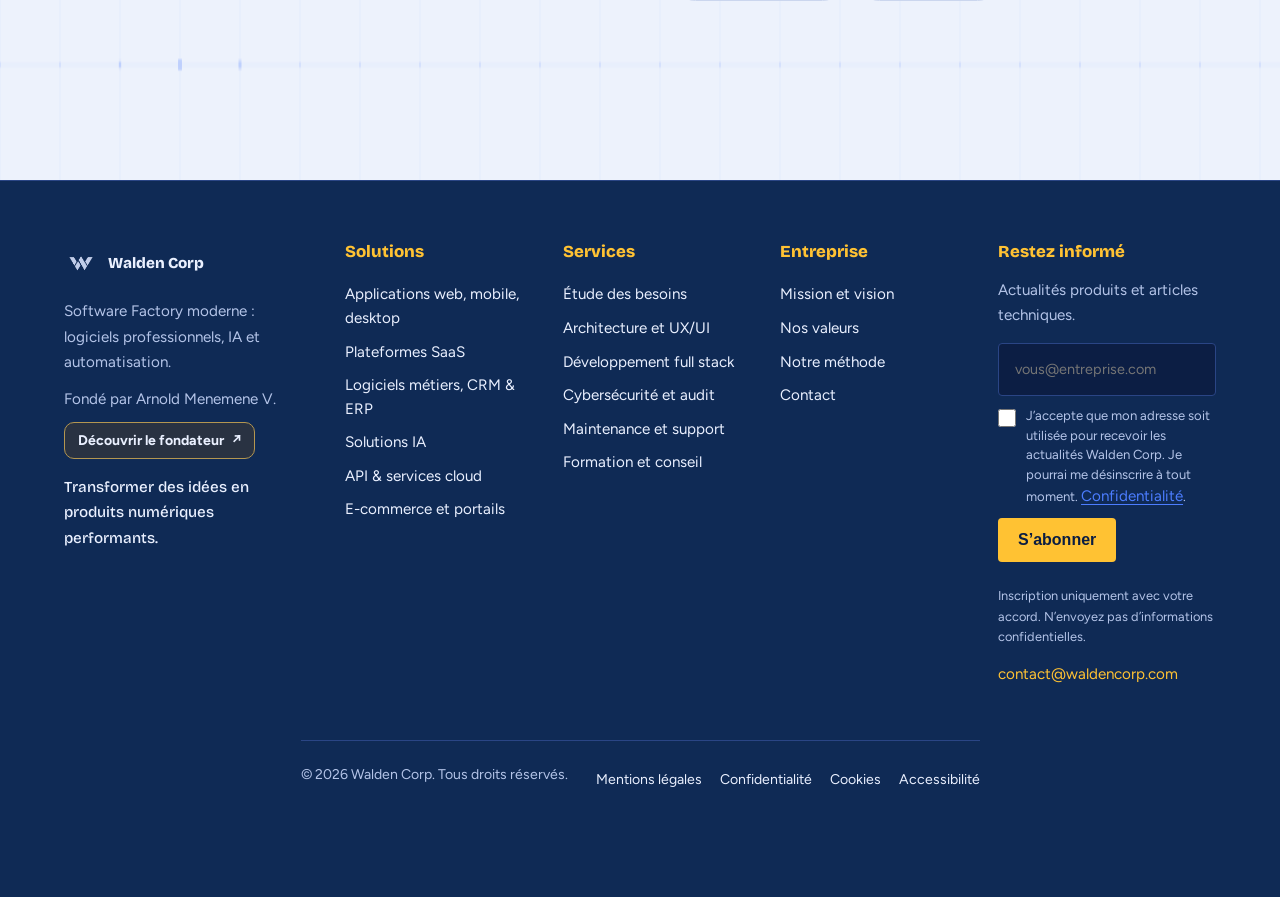
==== commit b899254e: "Refine contact page watermark visibility" ====
--- a/contact/index.html
+++ b/contact/index.html
@@ -135,7 +135,11 @@
 
 body{font-size:1.0625rem}
 main,.ft{position:relative;z-index:1}
-#bg{position:fixed;inset:0;width:100%;height:100%;z-index:0;pointer-events:none}
+#bg{position:fixed;inset:0;width:100%;height:100%;z-index:0;pointer-events:none;opacity:.32;mix-blend-mode:multiply}
+:root[data-theme="dark"] #bg{opacity:.24;mix-blend-mode:screen}
+#p-contact{background:transparent}
+#p-contact .contact-shell{position:relative;z-index:1}
+@media(prefers-reduced-motion:reduce){#bg{opacity:.18}}
 .brand img{transition:transform .3s ease}
 .brand:hover img{transform:scale(1.1) rotate(-5deg)}
 .mk{justify-self:center;width:100%;max-width:400px;transform:perspective(800px) rotateY(calc(var(--mx,0)*14deg)) rotateX(calc(var(--my,0)*-14deg));transition:transform .25s ease-out}
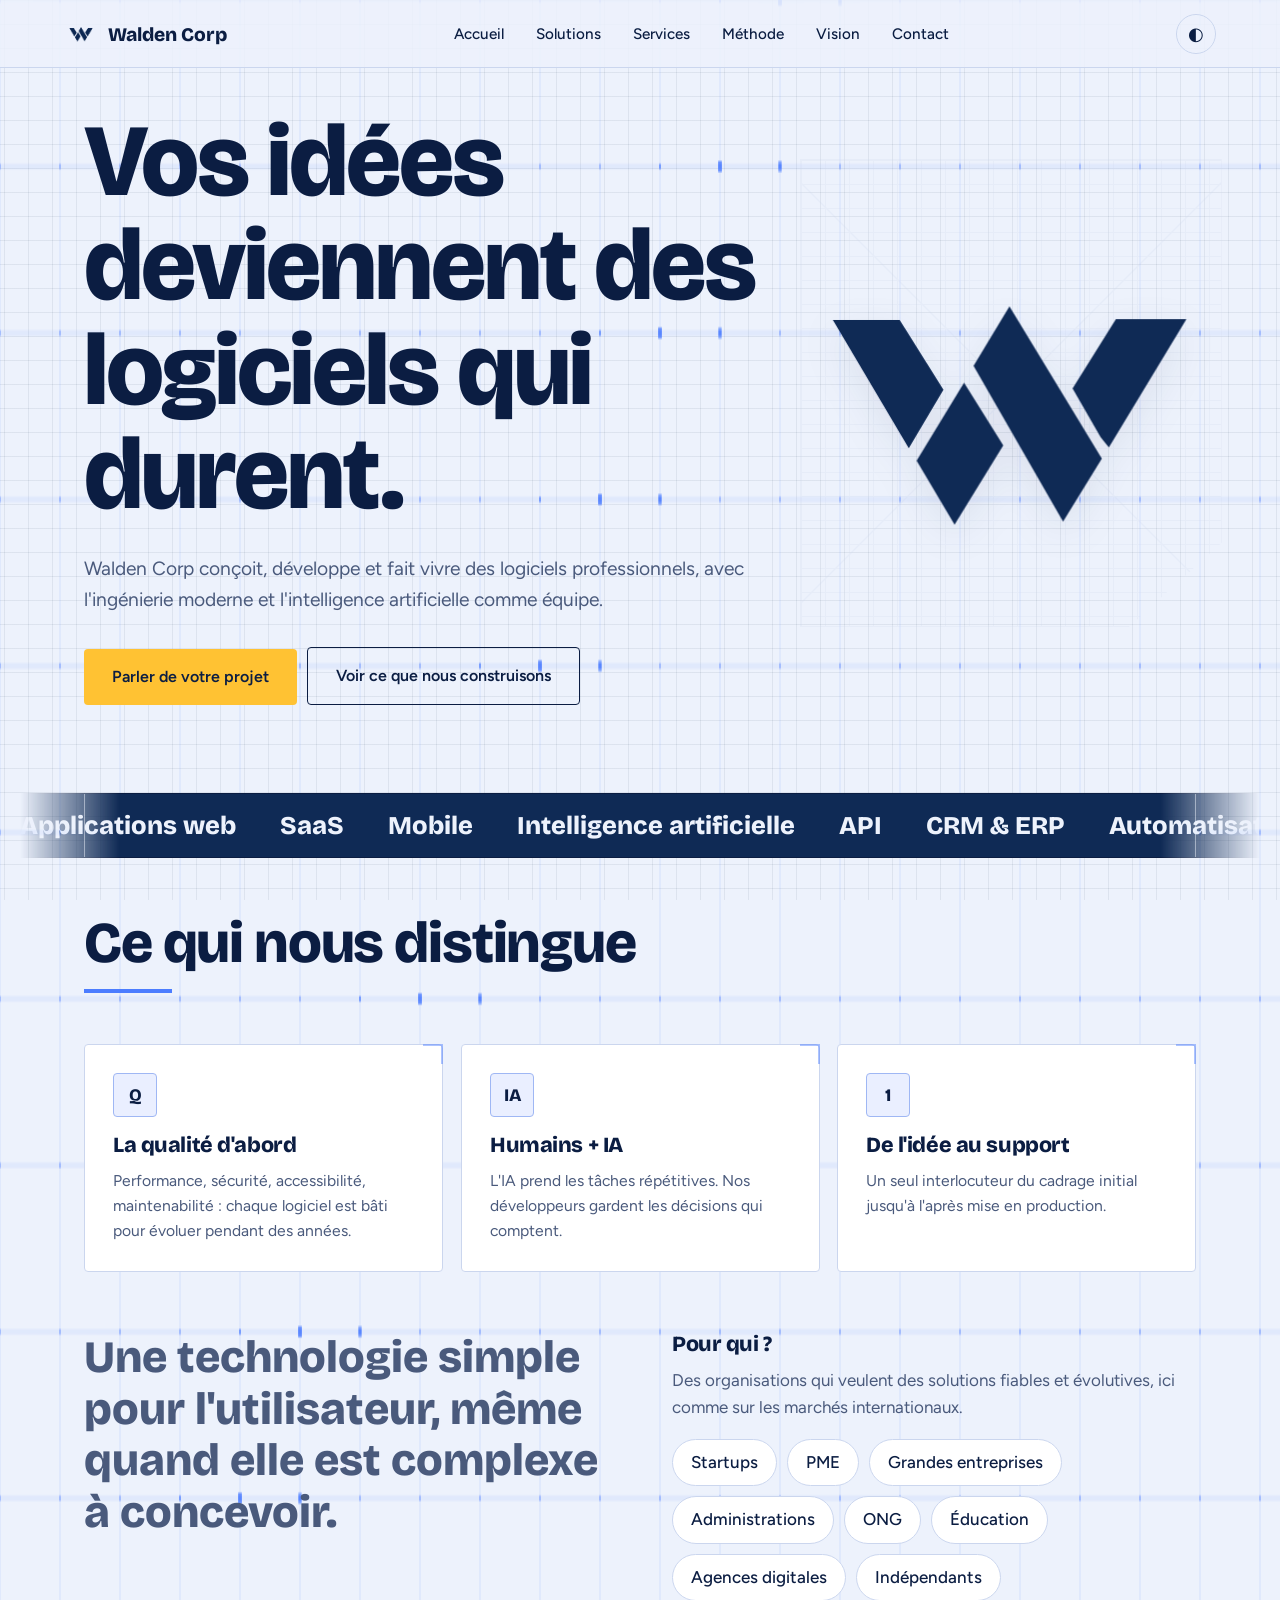
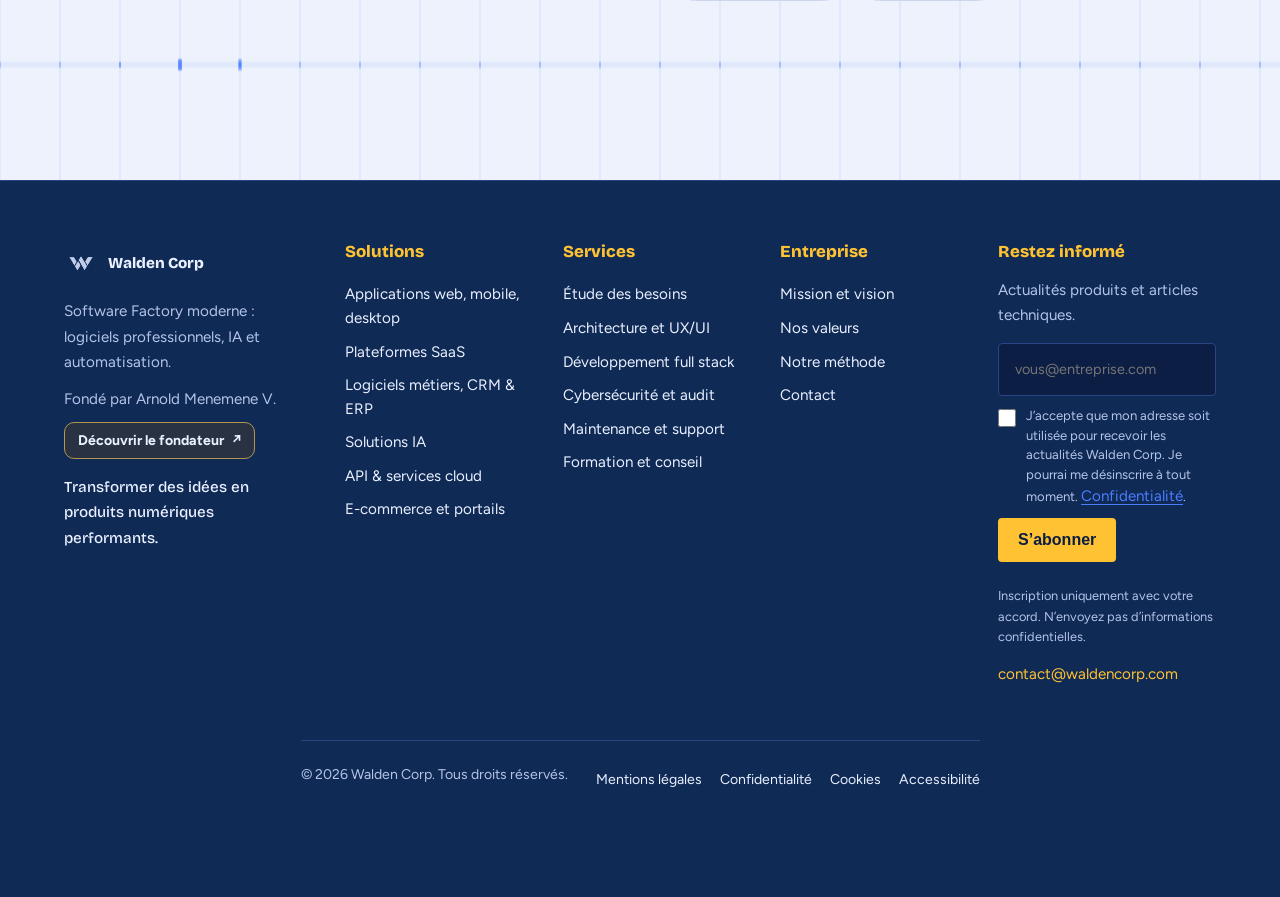
==== commit fa7f613e: "Restore homepage watermark appearance on contact page" ====
--- a/contact/index.html
+++ b/contact/index.html
@@ -135,11 +135,7 @@
 
 body{font-size:1.0625rem}
 main,.ft{position:relative;z-index:1}
-#bg{position:fixed;inset:0;width:100%;height:100%;z-index:0;pointer-events:none;opacity:.32;mix-blend-mode:multiply}
-:root[data-theme="dark"] #bg{opacity:.24;mix-blend-mode:screen}
-#p-contact{background:transparent}
-#p-contact .contact-shell{position:relative;z-index:1}
-@media(prefers-reduced-motion:reduce){#bg{opacity:.18}}
+#bg{position:fixed;inset:0;width:100%;height:100%;z-index:0;pointer-events:none}
 .brand img{transition:transform .3s ease}
 .brand:hover img{transform:scale(1.1) rotate(-5deg)}
 .mk{justify-self:center;width:100%;max-width:400px;transform:perspective(800px) rotateY(calc(var(--mx,0)*14deg)) rotateX(calc(var(--my,0)*-14deg));transition:transform .25s ease-out}
